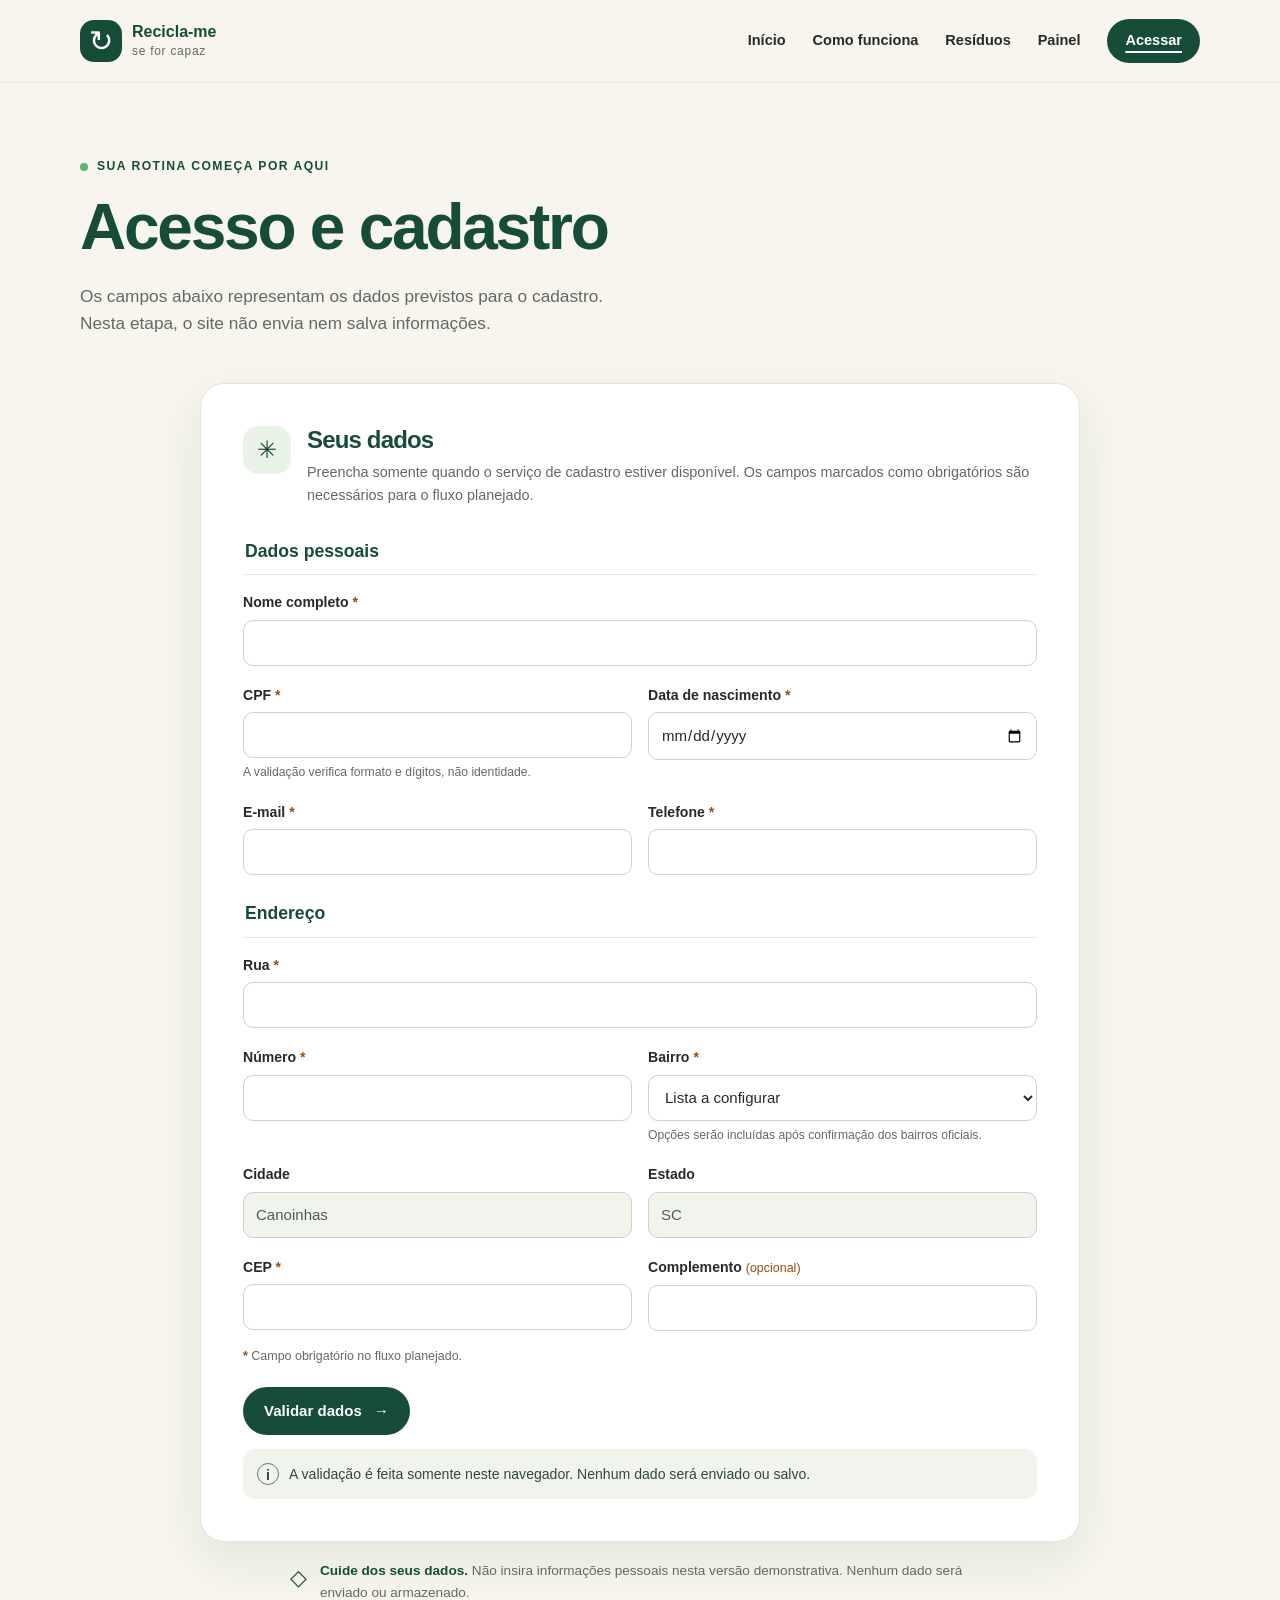
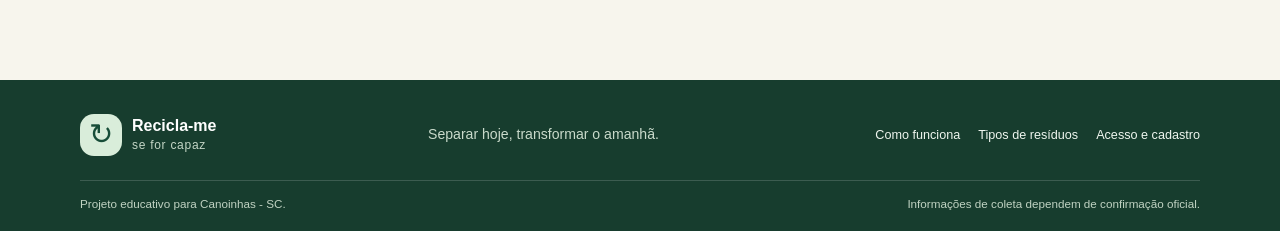
==== acesso.html @ d8c42131 "Atualizado Will" ====
<!DOCTYPE html>
<html lang="pt-BR">
<head>
  <meta charset="UTF-8">
  <meta name="viewport" content="width=device-width, initial-scale=1">
  <meta name="theme-color" content="#174D38">
  <meta name="description" content="Conheça os campos previstos para o cadastro demonstrativo do Recicla-me se for capaz.">
  <title>Acesso e cadastro | Recicla-me se for capaz</title>
  <link rel="stylesheet" href="css/style.css">
</head>
<body>
  <a class="skip-link" href="#conteudo">Pular para o conteúdo principal</a>
  <header class="site-header"><div class="container header-inner">
    <a class="brand" href="index.html" aria-label="Recicla-me se for capaz — página inicial"><span class="brand-mark" aria-hidden="true">↻</span><span class="brand-copy"><strong>Recicla-me</strong><small>se for capaz</small></span></a>
    <nav class="desktop-nav" aria-label="Navegação principal"><a href="index.html">Início</a><a href="como-funciona.html">Como funciona</a><a href="residuos.html">Resíduos</a><a href="painel.html">Painel</a><a class="nav-cta" href="acesso.html" aria-current="page">Acessar</a></nav>
    <details class="mobile-nav"><summary aria-label="Abrir navegação principal" aria-controls="mobile-menu-links">Menu <span aria-hidden="true">☰</span></summary><nav id="mobile-menu-links" aria-label="Navegação principal"><a href="index.html">Início</a><a href="como-funciona.html">Como funciona</a><a href="residuos.html">Resíduos</a><a href="painel.html">Painel</a><a href="acesso.html" aria-current="page">Acessar / cadastro</a></nav></details>
  </div></header>
  <main id="conteudo" tabindex="-1">
    <section class="page-hero container compact-hero"><p class="eyebrow"><span class="eyebrow-dot" aria-hidden="true"></span> Sua rotina começa por aqui</p><h1>Acesso e cadastro</h1><p class="page-intro">Os campos abaixo representam os dados previstos para o cadastro. Nesta etapa, o site não envia nem salva informações.</p></section>
    <section class="form-section container"><div class="form-card">
      <div class="form-intro"><span class="form-icon" aria-hidden="true">✳</span><div><h2>Seus dados</h2><p>Preencha somente quando o serviço de cadastro estiver disponível. Os campos marcados como obrigatórios são necessários para o fluxo planejado.</p></div></div>
      <form id="registration-form" aria-label="Campos previstos para cadastro demonstrativo" novalidate>
        <fieldset><legend>Dados pessoais</legend><div class="form-grid">
          <div class="field field-full"><label for="nome">Nome completo <span aria-hidden="true">*</span></label><input id="nome" name="nome" type="text" autocomplete="name" required aria-describedby="required-note"></div>
          <div class="field"><label for="cpf">CPF <span aria-hidden="true">*</span></label><input id="cpf" name="cpf" type="text" inputmode="numeric" autocomplete="off" required aria-describedby="cpf-note required-note"><small id="cpf-note">A validação verifica formato e dígitos, não identidade.</small></div>
          <div class="field"><label for="nascimento">Data de nascimento <span aria-hidden="true">*</span></label><input id="nascimento" name="nascimento" type="date" autocomplete="bday" required aria-describedby="required-note"></div>
          <div class="field"><label for="email">E-mail <span aria-hidden="true">*</span></label><input id="email" name="email" type="email" autocomplete="email" required aria-describedby="required-note"></div>
          <div class="field"><label for="telefone">Telefone <span aria-hidden="true">*</span></label><input id="telefone" name="telefone" type="tel" autocomplete="tel" required aria-describedby="required-note"></div>
        </div></fieldset>
        <fieldset><legend>Endereço</legend><div class="form-grid">
          <div class="field field-full"><label for="rua">Rua <span aria-hidden="true">*</span></label><input id="rua" name="rua" type="text" autocomplete="address-line1" required aria-describedby="required-note"></div>
          <div class="field"><label for="numero">Número <span aria-hidden="true">*</span></label><input id="numero" name="numero" type="text" inputmode="numeric" autocomplete="off" required aria-describedby="required-note"></div>
          <div class="field"><label for="bairro">Bairro <span aria-hidden="true">*</span></label><select id="bairro" name="bairro" required aria-describedby="bairro-note required-note"><option value="">Lista a configurar</option></select><small id="bairro-note">Opções serão incluídas após confirmação dos bairros oficiais.</small></div>
          <div class="field"><label for="cidade">Cidade</label><input id="cidade" name="cidade" type="text" value="Canoinhas" autocomplete="address-level2" readonly></div>
          <div class="field"><label for="estado">Estado</label><input id="estado" name="estado" type="text" value="SC" autocomplete="address-level1" readonly></div>
          <div class="field"><label for="cep">CEP <span aria-hidden="true">*</span></label><input id="cep" name="cep" type="text" inputmode="numeric" autocomplete="postal-code" required aria-describedby="required-note"></div>
          <div class="field"><label for="complemento">Complemento <span class="optional">(opcional)</span></label><input id="complemento" name="complemento" type="text" autocomplete="address-line2"></div>
        </div></fieldset>
        <p class="required-note" id="required-note"><span aria-hidden="true">*</span> Campo obrigatório no fluxo planejado.</p>
        <button class="button button-primary form-submit" type="submit" disabled>Validar dados <span aria-hidden="true">→</span></button>
        <p class="form-status" id="form-feedback" role="status" aria-live="polite" aria-atomic="true"><span aria-hidden="true">i</span><span class="form-status-text">A validação é feita somente neste navegador. Nenhum dado será enviado ou salvo.</span></p>
      </form>
    </div><aside class="privacy-note"><span aria-hidden="true">◇</span><p><strong>Cuide dos seus dados.</strong> Não insira informações pessoais nesta versão demonstrativa. Nenhum dado será enviado ou armazenado.</p></aside></section>
  </main>
  <footer class="site-footer"><div class="container footer-top"><a class="brand brand-footer" href="index.html"><span class="brand-mark" aria-hidden="true">↻</span><span class="brand-copy"><strong>Recicla-me</strong><small>se for capaz</small></span></a><p>Separar hoje, transformar o amanhã.</p><nav aria-label="Links do rodapé"><a href="como-funciona.html">Como funciona</a><a href="residuos.html">Tipos de resíduos</a><a href="acesso.html" aria-current="page">Acesso e cadastro</a></nav></div><div class="container footer-bottom"><span>Projeto educativo para Canoinhas - SC.</span><span>Informações de coleta dependem de confirmação oficial.</span></div></footer>
  <script src="js/main.js" defer></script>
  <script src="js/form-validation.js" defer></script>
</body>
</html>
---- css/style.css ----
:root {
  color-scheme: light;
  --forest: #174d38;
  --green: #55b86a;
  --green-text: #26733c;
  --cream: #f7f5ed;
  --graphite: #252b27;
  --orange: #f2a65a;
  --muted: #626a64;
  --line: #e2e5dc;
  --white: #fff;
  --pale-green: #eaf3e8;
  --shadow: 0 18px 48px rgb(23 77 56 / 9%);
  font-family: "Segoe UI", Arial, sans-serif;
  color: var(--graphite);
  background: var(--cream);
  font-synthesis: none;
  text-rendering: optimizeLegibility;
}

* { box-sizing: border-box; }
html { min-width: 320px; scroll-behavior: smooth; }
body { margin: 0; min-width: 320px; font-size: 1rem; line-height: 1.6; }
img, svg { max-width: 100%; }
a { color: var(--forest); text-underline-offset: .2em; }
a:hover { color: #0d3625; }
a:focus-visible, button:focus-visible, summary:focus-visible, input:focus-visible, select:focus-visible, textarea:focus-visible { outline: 3px solid #bc6819; outline-offset: 3px; box-shadow: 0 0 0 2px var(--cream); }
:focus:not(:focus-visible) { outline: none; }
h1, h2, h3, p { margin-top: 0; }
h1, h2, h3 { font-family: "Segoe UI", Arial, sans-serif; line-height: 1.16; letter-spacing: -.035em; }
h1 { color: var(--forest); font-size: clamp(2.6rem, 8vw, 4.7rem); font-weight: 800; }
h2 { color: var(--forest); font-size: clamp(1.7rem, 4vw, 2.6rem); font-weight: 750; }
h3 { color: var(--graphite); font-size: 1.18rem; }
.container { width: min(1120px, calc(100% - 40px)); margin-inline: auto; }
.skip-link { position: fixed; z-index: 20; top: 10px; left: 10px; padding: 12px 16px; transform: translateY(-160%); border-radius: 8px; background: var(--forest); color: var(--white); font-weight: 700; }
.skip-link:focus { transform: translateY(0); color: var(--white); }

.site-header { position: relative; z-index: 5; background: var(--cream); border-bottom: 1px solid rgb(23 77 56 / 7%); }
.header-inner { display: flex; align-items: center; justify-content: space-between; min-height: 82px; gap: 24px; }
.brand { display: inline-flex; align-items: center; gap: 10px; flex: none; color: var(--forest); text-decoration: none; }
.brand:hover { color: var(--forest); }
.brand-mark { display: grid; width: 42px; height: 42px; place-items: center; border-radius: 14px; background: var(--forest); color: var(--white); font-size: 1.8rem; line-height: 1; }
.brand-copy { display: grid; line-height: 1.05; }
.brand-copy strong { font-family: "Segoe UI", Arial, sans-serif; font-size: 1rem; font-weight: 800; }
.brand-copy small { margin-top: 4px; color: var(--muted); font-size: .75rem; letter-spacing: .06em; }
.desktop-nav { display: flex; align-items: center; gap: clamp(12px, 2.1vw, 30px); }
.desktop-nav a, .mobile-nav nav a { color: var(--graphite); font-size: .91rem; font-weight: 600; text-decoration: none; }
.desktop-nav a[aria-current="page"], .mobile-nav a[aria-current="page"] { color: var(--forest); text-decoration: underline; text-decoration-thickness: 2px; text-underline-offset: 6px; }
.desktop-nav .nav-cta { padding: 10px 18px; border-radius: 999px; background: var(--forest); color: var(--white); }
.desktop-nav .nav-cta[aria-current="page"] { color: var(--white); }
.desktop-nav .nav-cta:hover { background: #0e3b29; }
.mobile-nav { display: none; position: relative; }
.mobile-nav summary { display: flex; align-items: center; gap: 8px; min-height: 44px; padding: 8px 12px; border: 1px solid var(--line); border-radius: 10px; color: var(--forest); cursor: pointer; font-weight: 700; list-style: none; }
.mobile-nav summary::-webkit-details-marker { display: none; }
.mobile-nav nav { position: absolute; top: calc(100% + 8px); right: 0; display: grid; min-width: 210px; padding: 8px; border: 1px solid var(--line); border-radius: 14px; background: var(--white); box-shadow: var(--shadow); }
.mobile-nav nav a { padding: 11px 12px; border-radius: 8px; }
.mobile-nav nav a:hover { background: var(--pale-green); }

.hero { display: grid; grid-template-columns: 1.03fr .97fr; align-items: center; gap: 54px; min-height: 570px; padding-block: 56px 74px; }
.eyebrow { display: flex; align-items: center; gap: 9px; margin-bottom: 14px; color: var(--forest); font-size: .76rem; font-weight: 700; letter-spacing: .12em; text-transform: uppercase; }
.eyebrow-dot { width: 8px; height: 8px; border-radius: 50%; background: var(--green); }
.hero h1 { max-width: 610px; margin-bottom: 22px; }
.hero h1 span, .section-heading h2 span { color: var(--green-text); }
.cta-section h2 span { color: #9fe0a6; }
.hero-text, .page-intro { max-width: 560px; color: var(--muted); font-size: 1.08rem; }
.button-row { display: flex; flex-wrap: wrap; gap: 12px; margin-top: 28px; }
.button { display: inline-flex; align-items: center; justify-content: center; gap: 12px; min-height: 48px; padding: 12px 20px; border: 1px solid transparent; border-radius: 999px; font-size: .94rem; font-weight: 700; text-align: center; text-decoration: none; transition: transform .18s ease, background-color .18s ease; }
.button:hover { transform: translateY(-2px); text-decoration: none; }
.button-primary { background: var(--forest); color: var(--white); }
.button-primary:hover { background: #0d3a29; color: var(--white); }
.button-secondary { border-color: #cbd5ca; color: var(--forest); }
.button-secondary:hover { background: var(--white); color: var(--forest); }
.local-note { margin: 22px 0 0; color: var(--muted); font-size: .82rem; }
.local-note span { padding-right: 5px; color: var(--forest); }
.hero-art { position: relative; display: grid; min-height: 390px; place-items: center; overflow: hidden; border-radius: 44% 42% 35% 38% / 36% 38% 45% 46%; background: #e7efe2; }
.sun-shape { position: absolute; top: 12%; right: 17%; width: 116px; aspect-ratio: 1; border-radius: 50%; background: #f5d6a9; }
.recycle-loop { position: absolute; top: 13%; left: 18%; color: #98b798; font-size: 5rem; transform: rotate(-20deg); }
.art-leaf { position: absolute; color: var(--green); font-size: 1.3rem; }
.leaf-one { top: 27%; right: 14%; }.leaf-two { bottom: 18%; left: 17%; color: var(--orange); }
.bag { position: absolute; bottom: 16%; display: flex; width: 140px; height: 182px; flex-direction: column; align-items: center; justify-content: center; border-radius: 28px 28px 38px 38px; box-shadow: 0 20px 30px rgb(23 77 56 / 16%); transform: rotate(-5deg); }
.bag::before { position: absolute; top: -13px; width: 63px; height: 21px; border: 7px solid currentColor; border-bottom: 0; border-radius: 18px 18px 0 0; content: ""; }
.bag-organic { left: 22%; background: var(--forest); color: var(--forest); }
.bag-recycle { right: 18%; bottom: 18%; background: var(--green-text); color: var(--green-text); transform: rotate(5deg); }
.bag strong { margin-top: 10px; color: var(--white); font-size: .85rem; }
.bag-icon { color: var(--white); font-size: 3rem; }
.bag-knot { position: absolute; top: -18px; width: 20px; height: 20px; border: 5px solid currentColor; border-radius: 50%; }
.art-caption { position: absolute; right: 5%; bottom: 7%; display: flex; align-items: center; gap: 11px; padding: 12px 16px; border-radius: 16px; background: var(--white); box-shadow: var(--shadow); }
.caption-check { display: grid; width: 34px; height: 34px; place-items: center; border-radius: 50%; background: var(--pale-green); color: var(--forest); font-weight: 800; }
.art-caption strong, .art-caption small { display: block; }.art-caption strong { font-size: .78rem; }.art-caption small { color: var(--muted); font-size: .7rem; }

.benefits-section { padding-block: 74px 82px; background: #fff; }
.section-heading { max-width: 660px; margin: 0 auto 36px; text-align: center; }
.section-heading h2 { margin-bottom: 14px; }
.section-heading > p:last-child { margin-bottom: 0; color: var(--muted); }
.align-left { margin-left: 0; text-align: left; }
.benefit-grid { display: grid; grid-template-columns: repeat(3, 1fr); gap: 18px; }
.benefit-card { min-height: 255px; padding: 25px; border: 1px solid #e9ebe4; border-radius: 20px; background: var(--white); }
.card-icon { display: grid; width: 46px; height: 46px; place-items: center; border-radius: 15px; font-size: 1.4rem; }
.icon-green { background: var(--pale-green); color: var(--forest); }.icon-orange { background: #fff0de; color: #945311; }.icon-sage { background: #edf1df; color: var(--forest); }
.benefit-card h3 { margin: 20px 0 9px; }.benefit-card p { min-height: 50px; color: var(--muted); font-size: .91rem; }
.text-link { display: inline-flex; align-items: center; gap: 8px; font-size: .88rem; font-weight: 700; text-decoration: none; }.text-link:hover { text-decoration: underline; }
.cta-section { display: flex; align-items: center; justify-content: space-between; gap: 24px; margin-block: 70px; padding: 38px 42px; border-radius: 26px; background: var(--forest); color: var(--white); }
.cta-section .eyebrow, .cta-section h2 { color: var(--white); }.cta-section h2 { max-width: 640px; margin-bottom: 12px; }.cta-section h2 span { color: #9fe0a6; }.cta-section p:last-child { max-width: 660px; margin-bottom: 0; color: #deebe0; font-size: .94rem; }
.button-light { flex: none; background: var(--cream); color: var(--forest); }.button-light:hover { background: var(--white); color: var(--forest); }

.page-hero { padding-block: 74px 42px; }.page-hero h1 { max-width: 800px; margin-bottom: 18px; font-size: clamp(2.6rem, 7vw, 4rem); }.page-hero .button { margin-top: 12px; }.compact-hero { padding-bottom: 28px; }
.steps-section, .waste-section { padding-block: 32px 64px; }
.steps-list { display: grid; gap: 16px; margin: 0; padding: 0; list-style: none; }
.step-card { display: grid; grid-template-columns: 52px 140px minmax(0, 1fr); align-items: center; gap: 26px; padding: 27px; border: 1px solid var(--line); border-radius: 22px; background: var(--white); }
.step-number { align-self: start; color: #4c7052; font-family: "Segoe UI", Arial, sans-serif; font-size: 1.15rem; font-weight: 800; }
.step-card h2 { margin-bottom: 10px; font-size: 1.45rem; }.step-card p { max-width: 650px; margin-bottom: 13px; color: var(--muted); }
.step-illustration { display: grid; width: 112px; height: 112px; place-items: center; border-radius: 28px; background: var(--pale-green); color: var(--forest); font-size: 3rem; position: relative; }
.step-person span { transform: translateY(-10px); }.step-person i { position: absolute; top: 59px; width: 40px; height: 34px; border-radius: 24px 24px 13px 13px; background: #8db797; }.step-person b { position: absolute; top: 26px; width: 23px; height: 23px; border-radius: 50%; background: var(--orange); }
.step-calendar { background: #fff0de; color: #945311; }.step-calendar i { position: absolute; top: 34px; right: 26px; color: var(--forest); font-size: 1rem; font-style: normal; }
.step-bags { background: #edf1df; }.step-bags i { position: absolute; right: 17px; bottom: 20px; color: var(--green-text); font-size: 1.6rem; font-style: normal; }
.notice-band { display: flex; align-items: center; gap: 16px; margin-block: 0 64px; padding: 20px 24px; border: 1px solid #d5e1d3; border-radius: 16px; background: #edf4e9; }.notice-band p { margin: 0; color: #405449; font-size: .9rem; }.notice-band strong { color: var(--forest); }.notice-icon { display: grid; width: 34px; height: 34px; flex: none; place-items: center; border: 2px solid #7a9c80; border-radius: 50%; color: var(--forest); font-weight: 800; }

.waste-grid { display: grid; grid-template-columns: repeat(2, minmax(0, 1fr)); gap: 16px; }
.waste-card { display: grid; grid-template-columns: 56px minmax(0, 1fr); gap: 17px; padding: 24px; border: 1px solid var(--line); border-radius: 20px; background: var(--white); }
.waste-symbol { display: grid; width: 52px; height: 52px; place-items: center; border-radius: 16px; font-size: 1.65rem; font-weight: 700; }
.organic { background: #eaf3e8; color: var(--forest); }.paper { background: #f4edda; color: #775d25; }.plastic { background: #e6f1f1; color: #286366; }.metal { background: #e9ebed; color: #4e5961; }.glass { background: #e9f0dc; color: #4e7330; }.special { background: #fff0de; color: #945311; }
.waste-label { margin-bottom: 4px; color: var(--muted); font-size: .7rem; font-weight: 700; letter-spacing: .1em; text-transform: uppercase; }.waste-card h2 { margin-bottom: 9px; font-size: 1.32rem; }.waste-card p:not(.waste-label) { margin-bottom: 10px; color: var(--muted); font-size: .9rem; }.waste-card .care-note { margin-bottom: 0 !important; padding-top: 10px; border-top: 1px solid #edf0ea; font-size: .82rem !important; }.care-note strong { color: var(--forest); }.special-card { border-color: #f0d1ad; background: #fffaf4; }
.bottom-cta { display: flex; align-items: center; justify-content: space-between; gap: 22px; margin-block: 0 70px; padding: 28px 32px; border-radius: 20px; background: #eaf1e5; }.bottom-cta h2 { margin-bottom: 6px; font-size: 1.45rem; }.bottom-cta p { margin-bottom: 0; color: var(--muted); }

.form-section { max-width: 880px; padding-bottom: 76px; }.form-card { padding: clamp(22px, 5vw, 42px); border: 1px solid var(--line); border-radius: 24px; background: var(--white); box-shadow: var(--shadow); }
.form-intro { display: flex; gap: 16px; margin-bottom: 30px; }.form-icon { display: grid; width: 48px; height: 48px; flex: none; place-items: center; border-radius: 15px; background: var(--pale-green); color: var(--forest); font-size: 1.5rem; }.form-intro h2 { margin-bottom: 7px; font-size: 1.5rem; }.form-intro p { margin-bottom: 0; color: var(--muted); font-size: .9rem; }
fieldset { min-width: 0; margin: 0 0 24px; padding: 0; border: 0; }fieldset legend { width: 100%; margin-bottom: 16px; padding-bottom: 9px; border-bottom: 1px solid var(--line); color: var(--forest); font-family: "Segoe UI", Arial, sans-serif; font-size: 1.1rem; font-weight: 800; }
.form-grid { display: grid; grid-template-columns: repeat(2, minmax(0, 1fr)); gap: 18px 16px; }.field { min-width: 0; }.field-full { grid-column: 1 / -1; }
.field label { display: block; margin-bottom: 6px; color: var(--graphite); font-size: .88rem; font-weight: 700; }.field label > span:first-child { color: #9c4b0f; }.optional { color: var(--muted); font-size: .78rem; font-weight: 500; }
.field input, .field select { display: block; width: 100%; min-height: 46px; padding: 10px 12px; border: 1px solid #cbd3ca; border-radius: 10px; background: var(--white); color: var(--graphite); font: inherit; font-size: .94rem; }.field input[readonly] { background: #f1f3ed; color: #525c55; }.field small { display: block; margin-top: 5px; color: var(--muted); font-size: .76rem; }
.field input[aria-invalid="true"], .field select[aria-invalid="true"] { border-color: #a33127; box-shadow: 0 0 0 1px #a33127; }
.field .field-error { display: block; margin-top: 6px; color: #8b251d; font-size: .82rem; font-weight: 600; }
.required-note { margin: -8px 0 14px; color: var(--muted); font-size: .78rem; }.required-note span { color: #9c4b0f; font-weight: 800; }.form-status { display: flex; gap: 10px; margin: 14px 0 0; padding: 14px; border-radius: 12px; background: #f1f4ed; color: #35483a; font-size: .88rem; }.form-status > span:first-child { display: grid; width: 22px; height: 22px; flex: none; place-items: center; border: 1px solid #657f68; border-radius: 50%; font-weight: 700; }.form-status[data-state="error"] { background: #fff0ed; color: #76241d; }.form-status[data-state="success"] { background: #eaf3e8; color: #174d38; }
.form-submit { margin-top: 6px; }
.form-submit:disabled { cursor: not-allowed; transform: none; }
.privacy-note { display: flex; gap: 13px; max-width: 700px; margin: 18px auto 0; color: var(--muted); font-size: .85rem; }.privacy-note > span { color: var(--forest); font-size: 1.4rem; }.privacy-note p { margin: 0; }.privacy-note strong { color: var(--forest); }

.dashboard-section { padding-bottom: 76px; }.dashboard-welcome { display: flex; align-items: center; justify-content: space-between; gap: 20px; margin-bottom: 22px; padding: 28px 32px; border-radius: 22px; background: var(--forest); color: var(--white); }.dashboard-welcome .eyebrow { color: #b7e1b4; }.dashboard-welcome h2 { max-width: 640px; margin-bottom: 9px; color: var(--white); font-size: clamp(1.5rem, 4vw, 2.2rem); }.dashboard-welcome p:last-child { margin: 0; color: #dfebe0; }.avatar-placeholder { display: grid; width: 70px; height: 70px; flex: none; place-items: center; border: 1px solid rgb(255 255 255 / 35%); border-radius: 23px; background: rgb(255 255 255 / 10%); color: #cae6c5; font-size: 2.3rem; }
.dashboard-grid { display: grid; grid-template-columns: 1.2fr .8fr; gap: 16px; }.dashboard-card { min-height: 195px; padding: 23px; border: 1px solid var(--line); border-radius: 20px; background: var(--white); }.dashboard-card-head { display: flex; align-items: center; justify-content: space-between; gap: 12px; }.status-pill { padding: 6px 10px; border-radius: 999px; background: #fff0de; color: #78400d; font-size: .72rem; font-weight: 700; }.metric-label { margin: 18px 0 4px; color: var(--muted); font-size: .82rem; }.dashboard-card h2 { margin-bottom: 7px; font-size: 1.35rem; }.dashboard-card > p:last-child { margin-bottom: 0; color: var(--muted); font-size: .84rem; }
.upcoming-card { margin-top: 16px; padding: 25px; border: 1px solid var(--line); border-radius: 20px; background: var(--white); }.upcoming-heading { display: flex; align-items: center; justify-content: space-between; }.upcoming-heading .eyebrow { margin-bottom: 7px; }.upcoming-heading h2 { margin-bottom: 0; font-size: 1.45rem; }.calendar-icon { display: grid; width: 46px; height: 46px; place-items: center; border-radius: 14px; background: var(--pale-green); color: var(--forest); font-size: 1.5rem; }.empty-state { display: flex; align-items: center; gap: 14px; margin-top: 22px; padding: 20px; border: 1px dashed #cbd5ca; border-radius: 14px; background: #fbfcf9; }.empty-state p { margin: 0; color: var(--muted); font-size: .87rem; }.empty-state strong { color: var(--graphite); }.empty-icon { color: #64866b; font-size: 1.8rem; }
.separation-card { display: flex; align-items: center; justify-content: space-between; gap: 24px; margin-top: 16px; padding: 26px; border-radius: 20px; background: #eaf1e5; }.separation-card .eyebrow { margin-bottom: 7px; }.separation-card h2 { margin-bottom: 8px; font-size: 1.5rem; }.separation-card p:not(.eyebrow) { max-width: 600px; color: var(--muted); }.separation-card .text-link { margin-top: 2px; }.mini-bags { display: flex; flex: none; gap: 10px; }.mini-bags div { display: grid; width: 100px; min-height: 100px; place-items: center; align-content: center; gap: 4px; border-radius: 18px; background: var(--forest); color: var(--white); }.mini-bags div + div { background: var(--green-text); }.mini-bags span { font-size: 1.7rem; }.mini-bags strong { font-size: .7rem; }

.site-footer { padding-top: 34px; background: #173d2e; color: #e3eee4; }.footer-top { display: grid; grid-template-columns: 1fr 1fr 1.3fr; align-items: center; gap: 22px; padding-bottom: 24px; }.brand-footer .brand-mark { background: #d9edda; color: var(--forest); }.brand-footer .brand-copy strong { color: var(--white); }.brand-footer .brand-copy small { color: #c4d6c6; }.footer-top > p { margin: 0; color: #c9dacb; font-size: .88rem; }.footer-top nav { display: flex; justify-content: flex-end; flex-wrap: wrap; gap: 10px 18px; }.footer-top nav a { color: #eff6ef; font-size: .79rem; text-decoration: none; }.footer-top nav a:hover { text-decoration: underline; }.footer-bottom { display: flex; justify-content: space-between; gap: 16px; padding-block: 14px 18px; border-top: 1px solid rgb(255 255 255 / 16%); color: #c1d3c3; font-size: .73rem; }

@media (max-width: 820px) {
  .container { width: min(100% - 36px, 680px); }
  .header-inner { min-height: 72px; }.desktop-nav { gap: 13px; }.desktop-nav a { font-size: .8rem; }.desktop-nav .nav-cta { padding: 9px 13px; }
  .hero { gap: 28px; min-height: 0; padding-block: 52px 58px; }.hero-art { min-height: 330px; }.bag { width: 120px; height: 155px; }.art-caption { right: 2%; }
  .benefit-card { padding: 20px; }.step-card { grid-template-columns: 38px 100px minmax(0, 1fr); gap: 18px; }.step-illustration { width: 92px; height: 92px; }
  .footer-top { grid-template-columns: 1fr 1fr; }.footer-top nav { grid-column: 1 / -1; justify-content: flex-start; }
}
@media (max-width: 640px) {
  body { font-size: 1rem; }.container { width: calc(100% - 36px); }
  .header-inner { min-height: 70px; }.desktop-nav { display: none; }.mobile-nav { display: block; }.brand-mark { width: 38px; height: 38px; }.brand-copy strong { font-size: .94rem; }
  .hero { grid-template-columns: 1fr; gap: 32px; padding-block: 45px 55px; }.hero h1 { font-size: clamp(2.45rem, 12vw, 3.7rem); }.hero-text { font-size: 1rem; }.hero-art { width: 100%; min-height: 330px; border-radius: 34% 34% 28% 28% / 28% 28% 36% 36%; }.bag { bottom: 15%; width: 117px; height: 151px; }.bag-organic { left: 20%; }.bag-recycle { right: 18%; }.art-caption { right: 1%; bottom: 5%; }
  .benefits-section { padding-block: 56px 60px; }.section-heading { margin-bottom: 27px; text-align: left; }.benefit-grid { grid-template-columns: 1fr; }.benefit-card { min-height: 0; }.benefit-card p { min-height: 0; margin-bottom: 16px; }
  .cta-section { align-items: flex-start; flex-direction: column; margin-block: 46px; padding: 27px 23px; }.cta-section .button { width: 100%; }
  .page-hero { padding-block: 51px 28px; }.page-hero h1 { font-size: clamp(2.45rem, 11vw, 3.5rem); }.page-intro { font-size: 1rem; }.steps-section, .waste-section { padding-top: 18px; }.steps-list { gap: 12px; }.step-card { grid-template-columns: 34px 1fr; gap: 13px; padding: 20px; }.step-number { grid-row: 1 / span 2; }.step-illustration { grid-column: 2; grid-row: 1; width: 66px; height: 66px; border-radius: 19px; font-size: 2.2rem; }.step-card > div:last-child { grid-column: 2; }.step-card h2 { font-size: 1.3rem; }
  .notice-band { align-items: flex-start; margin-bottom: 45px; padding: 16px; }.waste-grid { grid-template-columns: 1fr; }.waste-card { grid-template-columns: 48px minmax(0, 1fr); gap: 13px; padding: 19px; }.waste-symbol { width: 46px; height: 46px; }.bottom-cta { align-items: flex-start; flex-direction: column; margin-bottom: 48px; padding: 23px; }.bottom-cta .button { width: 100%; }
  .form-section { padding-bottom: 52px; }.form-card { padding: 20px; border-radius: 19px; }.form-intro { gap: 12px; }.form-grid { grid-template-columns: 1fr; gap: 14px; }.field-full { grid-column: auto; }.form-intro h2 { font-size: 1.35rem; }
  .dashboard-section { padding-bottom: 52px; }.dashboard-welcome { align-items: flex-start; padding: 22px; }.avatar-placeholder { width: 54px; height: 54px; border-radius: 17px; font-size: 1.8rem; }.dashboard-grid { grid-template-columns: 1fr; }.dashboard-card { min-height: 0; }.upcoming-card { padding: 20px; }.upcoming-heading h2 { font-size: 1.25rem; }.empty-state { align-items: flex-start; padding: 15px; }.separation-card { align-items: flex-start; flex-direction: column; padding: 22px; }.mini-bags { width: 100%; }.mini-bags div { flex: 1; }
  .footer-top { grid-template-columns: 1fr; gap: 16px; }.footer-top nav { grid-column: auto; justify-content: flex-start; }.footer-bottom { flex-direction: column; gap: 5px; }
}
@media (max-width: 360px) {
  .container { width: calc(100% - 28px); }.brand { gap: 7px; }.brand-mark { width: 34px; height: 34px; }.brand-copy strong { font-size: .85rem; }.brand-copy small { font-size: .68rem; }.mobile-nav summary { gap: 5px; padding-inline: 9px; font-size: .88rem; }
  .hero-art { min-height: 290px; }.bag { width: 101px; height: 136px; }.bag-organic { left: 17%; }.bag-recycle { right: 16%; }.bag strong { font-size: .75rem; }.art-caption { padding: 9px 11px; }.art-caption strong { font-size: .7rem; }
  .waste-card { grid-template-columns: 1fr; }.waste-symbol { margin-bottom: 2px; }.dashboard-welcome { padding: 19px; }.status-pill { max-width: 135px; text-align: center; }
}
@media (prefers-reduced-motion: reduce) {
  *, *::before, *::after { scroll-behavior: auto !important; transition-duration: .01ms !important; animation-duration: .01ms !important; animation-iteration-count: 1 !important; }
}
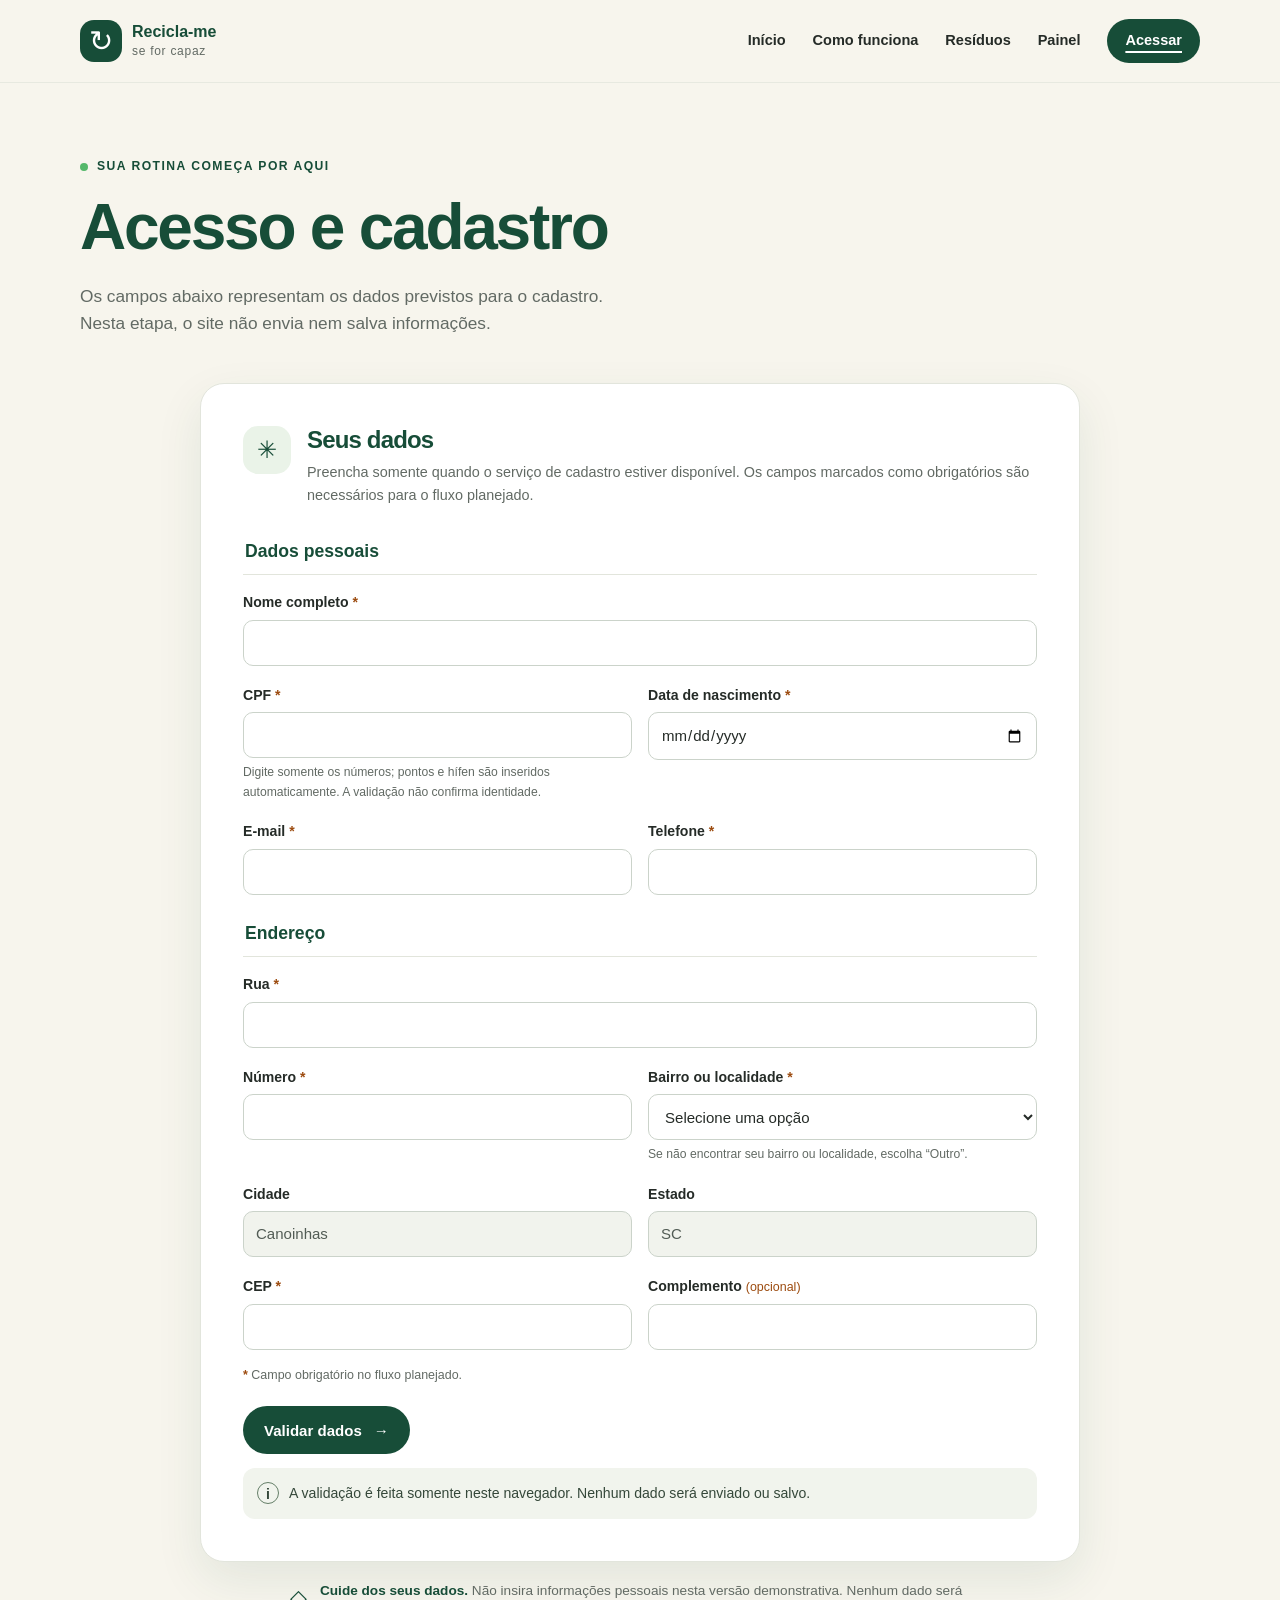
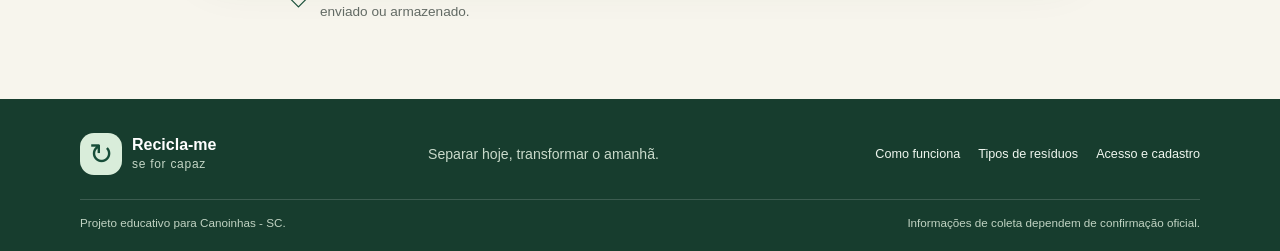
==== commit 7496482a: "Atualizado Will" ====
--- a/acesso.html
+++ b/acesso.html
@@ -22,7 +22,7 @@
       <form id="registration-form" aria-label="Campos previstos para cadastro demonstrativo" novalidate>
         <fieldset><legend>Dados pessoais</legend><div class="form-grid">
           <div class="field field-full"><label for="nome">Nome completo <span aria-hidden="true">*</span></label><input id="nome" name="nome" type="text" autocomplete="name" required aria-describedby="required-note"></div>
-          <div class="field"><label for="cpf">CPF <span aria-hidden="true">*</span></label><input id="cpf" name="cpf" type="text" inputmode="numeric" autocomplete="off" required aria-describedby="cpf-note required-note"><small id="cpf-note">A validação verifica formato e dígitos, não identidade.</small></div>
+          <div class="field"><label for="cpf">CPF <span aria-hidden="true">*</span></label><input id="cpf" name="cpf" type="text" inputmode="numeric" autocomplete="off" maxlength="14" spellcheck="false" required aria-describedby="cpf-note required-note"><small id="cpf-note">Digite somente os números; pontos e hífen são inseridos automaticamente. A validação não confirma identidade.</small></div>
           <div class="field"><label for="nascimento">Data de nascimento <span aria-hidden="true">*</span></label><input id="nascimento" name="nascimento" type="date" autocomplete="bday" required aria-describedby="required-note"></div>
           <div class="field"><label for="email">E-mail <span aria-hidden="true">*</span></label><input id="email" name="email" type="email" autocomplete="email" required aria-describedby="required-note"></div>
           <div class="field"><label for="telefone">Telefone <span aria-hidden="true">*</span></label><input id="telefone" name="telefone" type="tel" autocomplete="tel" required aria-describedby="required-note"></div>
@@ -30,7 +30,8 @@
         <fieldset><legend>Endereço</legend><div class="form-grid">
           <div class="field field-full"><label for="rua">Rua <span aria-hidden="true">*</span></label><input id="rua" name="rua" type="text" autocomplete="address-line1" required aria-describedby="required-note"></div>
           <div class="field"><label for="numero">Número <span aria-hidden="true">*</span></label><input id="numero" name="numero" type="text" inputmode="numeric" autocomplete="off" required aria-describedby="required-note"></div>
-          <div class="field"><label for="bairro">Bairro <span aria-hidden="true">*</span></label><select id="bairro" name="bairro" required aria-describedby="bairro-note required-note"><option value="">Lista a configurar</option></select><small id="bairro-note">Opções serão incluídas após confirmação dos bairros oficiais.</small></div>
+          <div class="field"><label for="bairro">Bairro ou localidade <span aria-hidden="true">*</span></label><select id="bairro" name="bairro" required aria-describedby="bairro-note required-note"><option value="">Selecione uma opção</option><optgroup label="Bairros urbanos"><option value="agua-verde">Água Verde</option><option value="alto-da-tijuca">Alto da Tijuca</option><option value="alto-das-palmeiras">Alto das Palmeiras</option><option value="boa-vista">Boa Vista</option><option value="campo-da-agua-verde">Campo da Água Verde</option><option value="centro">Centro</option><option value="industrial-i">Industrial I</option><option value="industrial-ii">Industrial II</option><option value="jardim-esperanca">Jardim Esperança</option><option value="marcilio-dias">Marcílio Dias</option><option value="piedade">Piedade</option><option value="sossego">Sossego</option><option value="tricolin">Tricolin</option></optgroup><optgroup label="Localidades e comunidades rurais"><option value="arroios">Arroios</option><option value="alto-dos-pinheiros">Alto dos Pinheiros</option><option value="barra-mansa">Barra Mansa</option><option value="bonetes">Bonetes</option><option value="campo-do-trigo">Campo do Trigo</option><option value="campo-dos-pontes">Campo dos Pontes</option><option value="caraguata">Caraguatá</option><option value="cerrito">Cerrito</option></optgroup><option value="outro">Outro</option></select><small id="bairro-note">Se não encontrar seu bairro ou localidade, escolha “Outro”.</small></div>
+          <div class="field field-full" id="bairro-outro-container" hidden><label for="bairro-outro">Outro bairro ou localidade <span aria-hidden="true">*</span></label><input id="bairro-outro" name="bairro-outro" type="text" autocomplete="off" disabled aria-describedby="bairro-outro-note"><small id="bairro-outro-note">Esse valor não será enviado nem armazenado nesta versão demonstrativa.</small></div>
           <div class="field"><label for="cidade">Cidade</label><input id="cidade" name="cidade" type="text" value="Canoinhas" autocomplete="address-level2" readonly></div>
           <div class="field"><label for="estado">Estado</label><input id="estado" name="estado" type="text" value="SC" autocomplete="address-level1" readonly></div>
           <div class="field"><label for="cep">CEP <span aria-hidden="true">*</span></label><input id="cep" name="cep" type="text" inputmode="numeric" autocomplete="postal-code" required aria-describedby="required-note"></div>
--- a/css/style.css
+++ b/css/style.css
@@ -74,9 +74,9 @@
 .local-note span { padding-right: 5px; color: var(--forest); }
 .hero-art { position: relative; display: grid; min-height: 390px; place-items: center; overflow: hidden; border-radius: 44% 42% 35% 38% / 36% 38% 45% 46%; background: #e7efe2; }
 .sun-shape { position: absolute; top: 12%; right: 17%; width: 116px; aspect-ratio: 1; border-radius: 50%; background: #f5d6a9; }
-.recycle-loop { position: absolute; top: 13%; left: 18%; color: #98b798; font-size: 5rem; transform: rotate(-20deg); }
-.art-leaf { position: absolute; color: var(--green); font-size: 1.3rem; }
-.leaf-one { top: 27%; right: 14%; }.leaf-two { bottom: 18%; left: 17%; color: var(--orange); }
+.recycle-loop { position: absolute; top: 13%; left: 18%; color: #4c7052; font-size: 5rem; transform: rotate(-20deg); }
+.art-leaf { position: absolute; color: var(--green-text); font-size: 1.3rem; }
+.leaf-one { top: 27%; right: 14%; }.leaf-two { bottom: 18%; left: 17%; color: #945311; }
 .bag { position: absolute; bottom: 16%; display: flex; width: 140px; height: 182px; flex-direction: column; align-items: center; justify-content: center; border-radius: 28px 28px 38px 38px; box-shadow: 0 20px 30px rgb(23 77 56 / 16%); transform: rotate(-5deg); }
 .bag::before { position: absolute; top: -13px; width: 63px; height: 21px; border: 7px solid currentColor; border-bottom: 0; border-radius: 18px 18px 0 0; content: ""; }
 .bag-organic { left: 22%; background: var(--forest); color: var(--forest); }
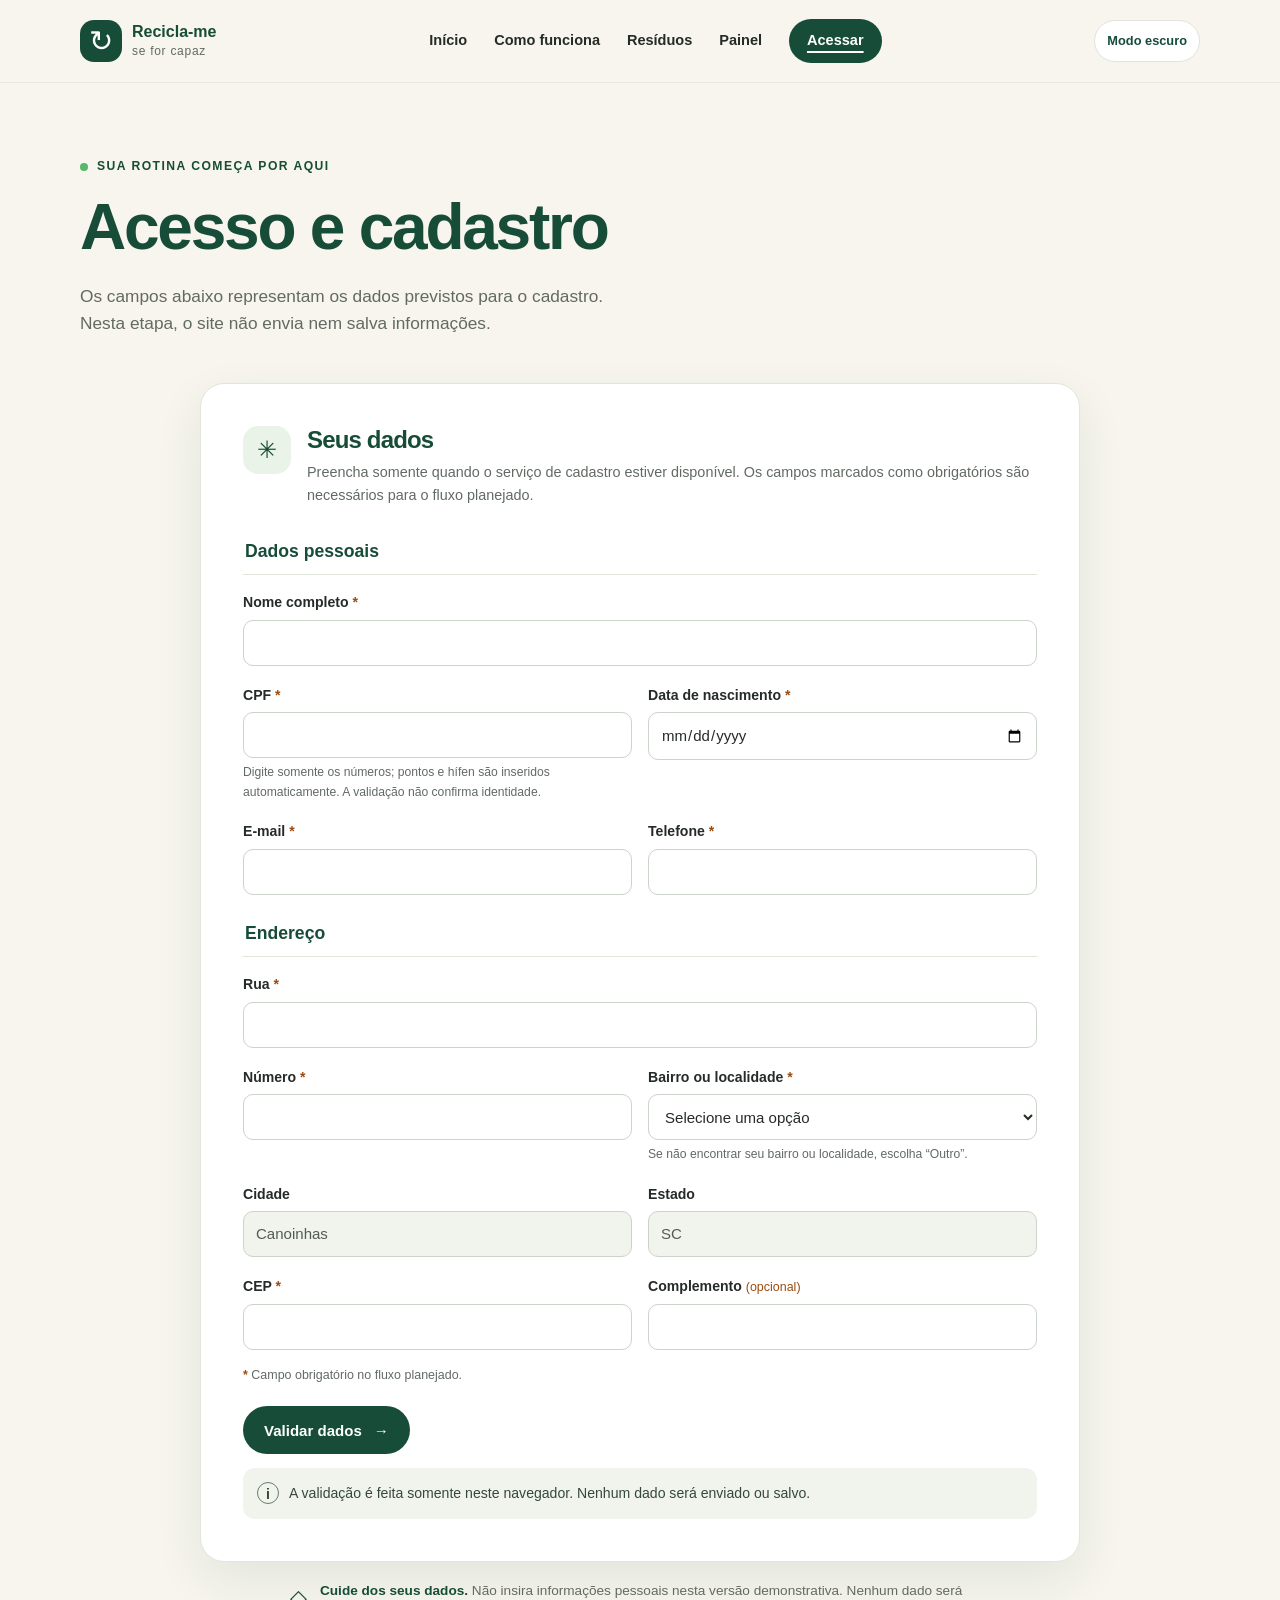
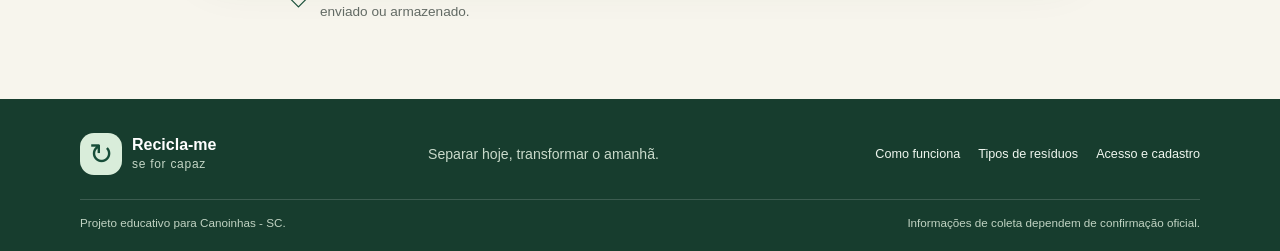
==== commit fe371b36: "Adiciona alternância de modo escuro" ====
--- a/acesso.html
+++ b/acesso.html
@@ -12,7 +12,7 @@
   <a class="skip-link" href="#conteudo">Pular para o conteúdo principal</a>
   <header class="site-header"><div class="container header-inner">
     <a class="brand" href="index.html" aria-label="Recicla-me se for capaz — página inicial"><span class="brand-mark" aria-hidden="true">↻</span><span class="brand-copy"><strong>Recicla-me</strong><small>se for capaz</small></span></a>
-    <nav class="desktop-nav" aria-label="Navegação principal"><a href="index.html">Início</a><a href="como-funciona.html">Como funciona</a><a href="residuos.html">Resíduos</a><a href="painel.html">Painel</a><a class="nav-cta" href="acesso.html" aria-current="page">Acessar</a></nav>
+    <nav class="desktop-nav" aria-label="Navegação principal"><a href="index.html">Início</a><a href="como-funciona.html">Como funciona</a><a href="residuos.html">Resíduos</a><a href="painel.html">Painel</a><a class="nav-cta" href="acesso.html" aria-current="page">Acessar</a></nav><button class="theme-toggle" type="button" data-theme-toggle aria-pressed="false" aria-label="Ativar modo escuro">Modo escuro</button>
     <details class="mobile-nav"><summary aria-label="Abrir navegação principal" aria-controls="mobile-menu-links">Menu <span aria-hidden="true">☰</span></summary><nav id="mobile-menu-links" aria-label="Navegação principal"><a href="index.html">Início</a><a href="como-funciona.html">Como funciona</a><a href="residuos.html">Resíduos</a><a href="painel.html">Painel</a><a href="acesso.html" aria-current="page">Acessar / cadastro</a></nav></details>
   </div></header>
   <main id="conteudo" tabindex="-1">
--- a/css/style.css
+++ b/css/style.css
@@ -49,6 +49,8 @@
 .desktop-nav .nav-cta { padding: 10px 18px; border-radius: 999px; background: var(--forest); color: var(--white); }
 .desktop-nav .nav-cta[aria-current="page"] { color: var(--white); }
 .desktop-nav .nav-cta:hover { background: #0e3b29; }
+.theme-toggle { flex: none; min-height: 42px; padding: 8px 12px; border: 1px solid var(--line); border-radius: 999px; background: var(--white); color: var(--forest); font: inherit; font-size: .8rem; font-weight: 700; cursor: pointer; }
+.theme-toggle:hover { background: var(--pale-green); }
 .mobile-nav { display: none; position: relative; }
 .mobile-nav summary { display: flex; align-items: center; gap: 8px; min-height: 44px; padding: 8px 12px; border: 1px solid var(--line); border-radius: 10px; color: var(--forest); cursor: pointer; font-weight: 700; list-style: none; }
 .mobile-nav summary::-webkit-details-marker { display: none; }
@@ -169,3 +171,69 @@
 @media (prefers-reduced-motion: reduce) {
   *, *::before, *::after { scroll-behavior: auto !important; transition-duration: .01ms !important; animation-duration: .01ms !important; animation-iteration-count: 1 !important; }
 }
+
+:root[data-theme="dark"] {
+  color-scheme: dark;
+  --forest: #a4d8ae;
+  --green: #83c78d;
+  --green-text: #91d49c;
+  --cream: #151b18;
+  --graphite: #e6ede7;
+  --orange: #ffc17d;
+  --muted: #b4c0b7;
+  --line: #39473e;
+  --white: #202923;
+  --pale-green: #2b3b30;
+  --shadow: 0 18px 48px rgb(0 0 0 / 28%);
+}
+
+:root[data-theme="dark"] a:hover { color: #c2ebc9; }
+:root[data-theme="dark"] .site-header { border-bottom-color: #344239; }
+:root[data-theme="dark"] .skip-link,
+:root[data-theme="dark"] .brand-mark,
+:root[data-theme="dark"] .desktop-nav .nav-cta,
+:root[data-theme="dark"] .button-primary,
+:root[data-theme="dark"] .mini-bags div { background: #28563a; color: #f2f7f2; }
+:root[data-theme="dark"] .desktop-nav .nav-cta:hover,
+:root[data-theme="dark"] .button-primary:hover { background: #356b49; color: #fff; }
+:root[data-theme="dark"] .hero-art { background: #26352b; }
+:root[data-theme="dark"] .sun-shape { background: #795c36; }
+:root[data-theme="dark"] .recycle-loop { color: #9bc6a1; }
+:root[data-theme="dark"] .leaf-two { color: #ffc17d; }
+:root[data-theme="dark"] .benefits-section { background: #1b231e; }
+:root[data-theme="dark"] .benefit-card { border-color: var(--line); }
+:root[data-theme="dark"] .icon-orange,
+:root[data-theme="dark"] .step-calendar { background: #493925; color: #ffd39c; }
+:root[data-theme="dark"] .icon-sage,
+:root[data-theme="dark"] .step-bags { background: #303b2c; }
+:root[data-theme="dark"] .button-secondary { border-color: #657368; color: var(--forest); }
+:root[data-theme="dark"] .button-secondary:hover { background: #29362d; }
+:root[data-theme="dark"] .notice-band { border-color: #405748; background: #26372c; }
+:root[data-theme="dark"] .notice-band p { color: #d0ddd2; }
+:root[data-theme="dark"] .notice-icon { border-color: #91b39a; }
+:root[data-theme="dark"] .paper { background: #423b2c; color: #e5d19b; }
+:root[data-theme="dark"] .plastic { background: #263d40; color: #9dd8db; }
+:root[data-theme="dark"] .metal { background: #343b40; color: #c3cdd3; }
+:root[data-theme="dark"] .glass { background: #34402d; color: #b9d992; }
+:root[data-theme="dark"] .special-card { border-color: #66513a; background: #30271e; }
+:root[data-theme="dark"] .waste-card .care-note { border-top-color: #39473e; }
+:root[data-theme="dark"] .bottom-cta,
+:root[data-theme="dark"] .separation-card { background: #26372b; }
+:root[data-theme="dark"] .field input,
+:root[data-theme="dark"] .field select { border-color: #536257; }
+:root[data-theme="dark"] .field input[readonly] { background: #303932; color: #d0d9d1; }
+:root[data-theme="dark"] .form-status { background: #29372e; color: #dce9dd; }
+:root[data-theme="dark"] .form-status[data-state="error"] { background: #492b27; color: #ffd7d0; }
+:root[data-theme="dark"] .form-status[data-state="success"] { background: #293d2e; color: #d6f1d9; }
+:root[data-theme="dark"] .status-pill { background: #493925; color: #ffd39c; }
+:root[data-theme="dark"] .empty-state { border-color: #526456; background: #1b231e; }
+:root[data-theme="dark"] .site-footer { background: #102b20; }
+
+@media (max-width: 820px) {
+  .theme-toggle { padding-inline: 9px; font-size: .74rem; }
+  .desktop-nav { gap: 10px; }
+}
+@media (max-width: 640px) {
+  .header-inner { gap: 8px; }
+  .theme-toggle { min-height: 40px; padding: 6px 8px; font-size: .7rem; }
+}
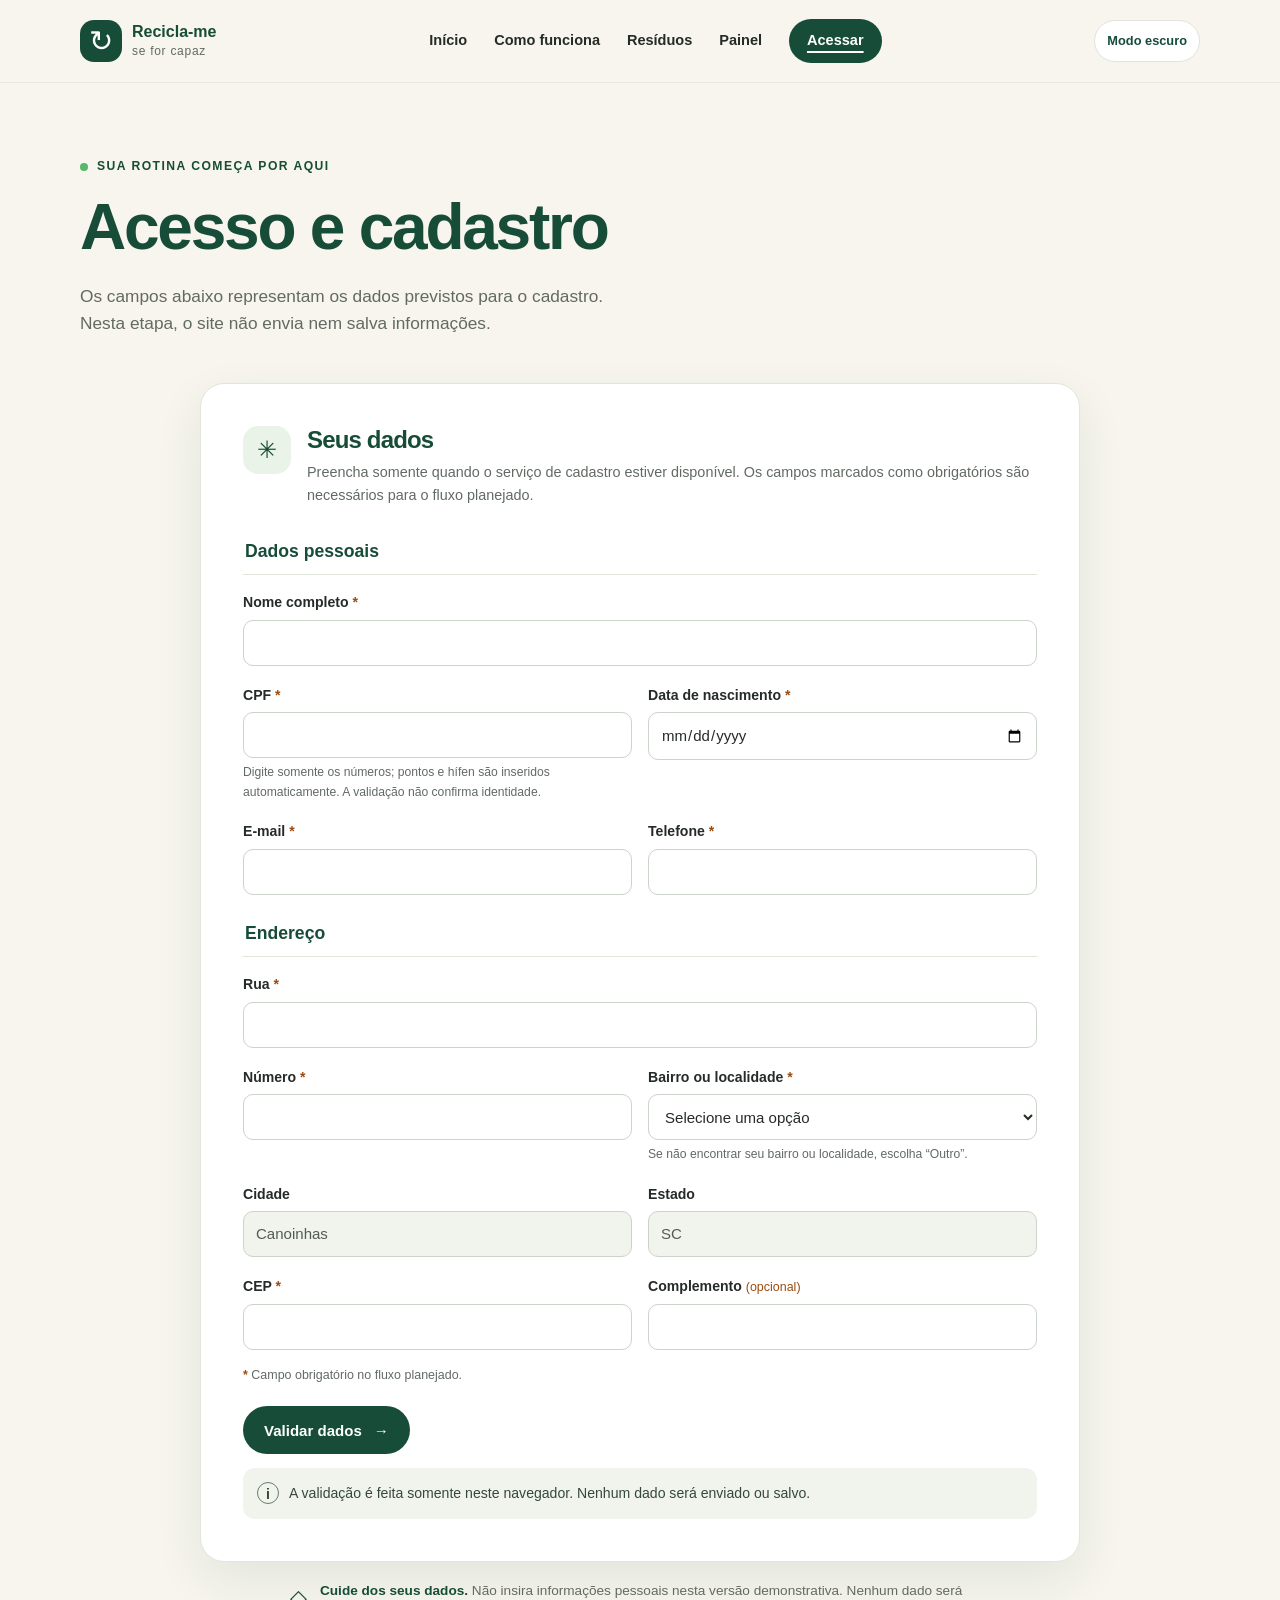
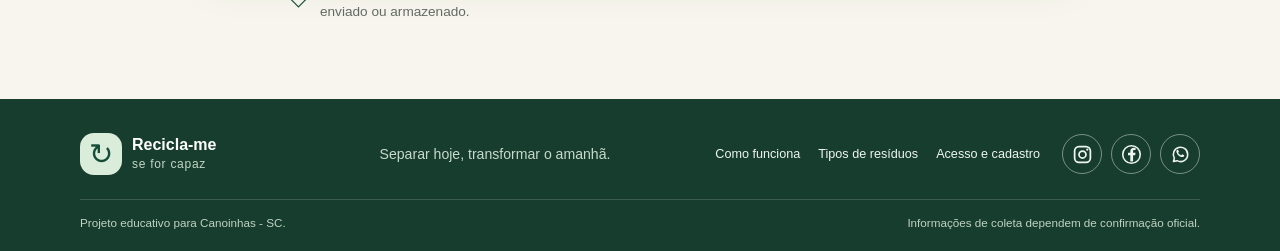
==== commit 6de0ac47: "Adiciona links para redes sociais no rodapé" ====
--- a/acesso.html
+++ b/acesso.html
@@ -43,7 +43,17 @@
       </form>
     </div><aside class="privacy-note"><span aria-hidden="true">◇</span><p><strong>Cuide dos seus dados.</strong> Não insira informações pessoais nesta versão demonstrativa. Nenhum dado será enviado ou armazenado.</p></aside></section>
   </main>
-  <footer class="site-footer"><div class="container footer-top"><a class="brand brand-footer" href="index.html"><span class="brand-mark" aria-hidden="true">↻</span><span class="brand-copy"><strong>Recicla-me</strong><small>se for capaz</small></span></a><p>Separar hoje, transformar o amanhã.</p><nav aria-label="Links do rodapé"><a href="como-funciona.html">Como funciona</a><a href="residuos.html">Tipos de resíduos</a><a href="acesso.html" aria-current="page">Acesso e cadastro</a></nav></div><div class="container footer-bottom"><span>Projeto educativo para Canoinhas - SC.</span><span>Informações de coleta dependem de confirmação oficial.</span></div></footer>
+  <footer class="site-footer"><div class="container footer-top"><a class="brand brand-footer" href="index.html"><span class="brand-mark" aria-hidden="true">↻</span><span class="brand-copy"><strong>Recicla-me</strong><small>se for capaz</small></span></a><p>Separar hoje, transformar o amanhã.</p><nav aria-label="Links do rodapé"><a href="como-funciona.html">Como funciona</a><a href="residuos.html">Tipos de resíduos</a><a href="acesso.html" aria-current="page">Acesso e cadastro</a></nav><div class="social-links" aria-label="Redes sociais">
+  <a class="social-link" href="https://www.instagram.com/" target="_blank" rel="noopener noreferrer" aria-label="Instagram — abre em nova guia">
+    <svg viewBox="0 0 24 24" aria-hidden="true" focusable="false"><rect x="3" y="3" width="18" height="18" rx="5" fill="none" stroke="currentColor" stroke-width="2"/><circle cx="12" cy="12" r="4" fill="none" stroke="currentColor" stroke-width="2"/><circle cx="17.5" cy="6.5" r="1.25" fill="currentColor"/></svg>
+  </a>
+  <a class="social-link" href="https://www.facebook.com/" target="_blank" rel="noopener noreferrer" aria-label="Facebook — abre em nova guia">
+    <svg viewBox="0 0 24 24" aria-hidden="true" focusable="false"><circle cx="12" cy="12" r="10" fill="none" stroke="currentColor" stroke-width="1.8"/><path d="M13.8 20v-7.1h2.4l.36-2.8H13.8V8.3c0-.81.22-1.36 1.38-1.36h1.48V4.43c-.26-.14-1.08-.23-2.03-.23-2.37 0-3.99 1.45-3.99 4.11v1.79H8v2.8h2.64V20h3.16Z" fill="currentColor"/></svg>
+  </a>
+  <a class="social-link" href="https://www.whatsapp.com/" target="_blank" rel="noopener noreferrer" aria-label="WhatsApp — abre em nova guia">
+    <svg viewBox="0 0 24 24" aria-hidden="true" focusable="false"><path d="M20.2 11.9a8.2 8.2 0 0 1-12.14 7.16L4 20l.97-3.9A8.2 8.2 0 1 1 20.2 11.9Z" fill="none" stroke="currentColor" stroke-width="1.8" stroke-linejoin="round"/><path d="M9.1 8.7c-.3-.7-.6-.7-.9-.7s-.6 0-.8.3c-.3.3-1 1-1 2.3s1 2.7 1.1 2.9c.1.2 1.9 3 4.6 4.1 2.3.9 2.8.7 3.3.6.5-.1 1.6-.7 1.8-1.3.2-.6.2-1.1.1-1.2-.1-.1-.3-.2-.7-.4l-1.8-.9c-.2-.1-.4-.1-.6.2l-.8 1c-.2.2-.3.2-.6.1a7.6 7.6 0 0 1-2.2-1.4 8.4 8.4 0 0 1-1.5-1.9c-.2-.3 0-.4.1-.6l.4-.5.3-.5c.1-.2 0-.4 0-.5l-.8-1.7Z" fill="currentColor" transform="translate(2 0) scale(.82)"/></svg>
+  </a>
+</div></div><div class="container footer-bottom"><span>Projeto educativo para Canoinhas - SC.</span><span>Informações de coleta dependem de confirmação oficial.</span></div></footer>
   <script src="js/main.js" defer></script>
   <script src="js/form-validation.js" defer></script>
 </body>
--- a/css/style.css
+++ b/css/style.css
@@ -100,6 +100,14 @@
 .card-icon { display: grid; width: 46px; height: 46px; place-items: center; border-radius: 15px; font-size: 1.4rem; }
 .icon-green { background: var(--pale-green); color: var(--forest); }.icon-orange { background: #fff0de; color: #945311; }.icon-sage { background: #edf1df; color: var(--forest); }
 .benefit-card h3 { margin: 20px 0 9px; }.benefit-card p { min-height: 50px; color: var(--muted); font-size: .91rem; }
+.examples-section { padding-block: 68px 8px; }
+.examples-section .section-heading { margin-bottom: 24px; }
+.example-grid { display: grid; grid-template-columns: repeat(3, minmax(0, 1fr)); gap: 18px; }
+.example-card { overflow: hidden; border: 1px solid var(--line); border-radius: 20px; background: var(--white); box-shadow: var(--shadow); }
+.example-video { display: block; width: min(100%, 250px); max-height: 445px; margin-inline: auto; background: #101512; object-fit: contain; }
+.example-card-copy { padding: 17px 20px 19px; }
+.example-card-copy .waste-label { margin-bottom: 5px; color: var(--muted); }
+.example-card-copy h3 { margin: 0; color: var(--forest); }
 .text-link { display: inline-flex; align-items: center; gap: 8px; font-size: .88rem; font-weight: 700; text-decoration: none; }.text-link:hover { text-decoration: underline; }
 .cta-section { display: flex; align-items: center; justify-content: space-between; gap: 24px; margin-block: 70px; padding: 38px 42px; border-radius: 26px; background: var(--forest); color: var(--white); }
 .cta-section .eyebrow, .cta-section h2 { color: var(--white); }.cta-section h2 { max-width: 640px; margin-bottom: 12px; }.cta-section h2 span { color: #9fe0a6; }.cta-section p:last-child { max-width: 660px; margin-bottom: 0; color: #deebe0; font-size: .94rem; }
@@ -142,26 +150,28 @@
 .upcoming-card { margin-top: 16px; padding: 25px; border: 1px solid var(--line); border-radius: 20px; background: var(--white); }.upcoming-heading { display: flex; align-items: center; justify-content: space-between; }.upcoming-heading .eyebrow { margin-bottom: 7px; }.upcoming-heading h2 { margin-bottom: 0; font-size: 1.45rem; }.calendar-icon { display: grid; width: 46px; height: 46px; place-items: center; border-radius: 14px; background: var(--pale-green); color: var(--forest); font-size: 1.5rem; }.empty-state { display: flex; align-items: center; gap: 14px; margin-top: 22px; padding: 20px; border: 1px dashed #cbd5ca; border-radius: 14px; background: #fbfcf9; }.empty-state p { margin: 0; color: var(--muted); font-size: .87rem; }.empty-state strong { color: var(--graphite); }.empty-icon { color: #64866b; font-size: 1.8rem; }
 .separation-card { display: flex; align-items: center; justify-content: space-between; gap: 24px; margin-top: 16px; padding: 26px; border-radius: 20px; background: #eaf1e5; }.separation-card .eyebrow { margin-bottom: 7px; }.separation-card h2 { margin-bottom: 8px; font-size: 1.5rem; }.separation-card p:not(.eyebrow) { max-width: 600px; color: var(--muted); }.separation-card .text-link { margin-top: 2px; }.mini-bags { display: flex; flex: none; gap: 10px; }.mini-bags div { display: grid; width: 100px; min-height: 100px; place-items: center; align-content: center; gap: 4px; border-radius: 18px; background: var(--forest); color: var(--white); }.mini-bags div + div { background: var(--green-text); }.mini-bags span { font-size: 1.7rem; }.mini-bags strong { font-size: .7rem; }
 
-.site-footer { padding-top: 34px; background: #173d2e; color: #e3eee4; }.footer-top { display: grid; grid-template-columns: 1fr 1fr 1.3fr; align-items: center; gap: 22px; padding-bottom: 24px; }.brand-footer .brand-mark { background: #d9edda; color: var(--forest); }.brand-footer .brand-copy strong { color: var(--white); }.brand-footer .brand-copy small { color: #c4d6c6; }.footer-top > p { margin: 0; color: #c9dacb; font-size: .88rem; }.footer-top nav { display: flex; justify-content: flex-end; flex-wrap: wrap; gap: 10px 18px; }.footer-top nav a { color: #eff6ef; font-size: .79rem; text-decoration: none; }.footer-top nav a:hover { text-decoration: underline; }.footer-bottom { display: flex; justify-content: space-between; gap: 16px; padding-block: 14px 18px; border-top: 1px solid rgb(255 255 255 / 16%); color: #c1d3c3; font-size: .73rem; }
+.site-footer { padding-top: 34px; background: #173d2e; color: #e3eee4; }.footer-top { display: grid; grid-template-columns: 1fr 1fr 1.3fr auto; align-items: center; gap: 22px; padding-bottom: 24px; }.brand-footer .brand-mark { background: #d9edda; color: var(--forest); }.brand-footer .brand-copy strong { color: var(--white); }.brand-footer .brand-copy small { color: #c4d6c6; }.footer-top > p { margin: 0; color: #c9dacb; font-size: .88rem; }.footer-top nav { display: flex; justify-content: flex-end; flex-wrap: wrap; gap: 10px 18px; }.footer-top nav a { color: #eff6ef; font-size: .79rem; text-decoration: none; }.footer-top nav a:hover { text-decoration: underline; }.social-links { display: flex; align-items: center; gap: 9px; }.social-link { display: grid; width: 40px; height: 40px; place-items: center; border: 1px solid rgb(255 255 255 / 42%); border-radius: 50%; color: #eff6ef; transition: background-color .18s ease, border-color .18s ease, transform .18s ease; }.social-link svg { display: block; width: 21px; height: 21px; }.social-link:hover { transform: translateY(-2px); border-color: #fff; background: rgb(255 255 255 / 12%); color: #fff; }.footer-bottom { display: flex; justify-content: space-between; gap: 16px; padding-block: 14px 18px; border-top: 1px solid rgb(255 255 255 / 16%); color: #c1d3c3; font-size: .73rem; }
 
 @media (max-width: 820px) {
   .container { width: min(100% - 36px, 680px); }
   .header-inner { min-height: 72px; }.desktop-nav { gap: 13px; }.desktop-nav a { font-size: .8rem; }.desktop-nav .nav-cta { padding: 9px 13px; }
   .hero { gap: 28px; min-height: 0; padding-block: 52px 58px; }.hero-art { min-height: 330px; }.bag { width: 120px; height: 155px; }.art-caption { right: 2%; }
   .benefit-card { padding: 20px; }.step-card { grid-template-columns: 38px 100px minmax(0, 1fr); gap: 18px; }.step-illustration { width: 92px; height: 92px; }
-  .footer-top { grid-template-columns: 1fr 1fr; }.footer-top nav { grid-column: 1 / -1; justify-content: flex-start; }
+  .example-grid { grid-template-columns: repeat(2, minmax(0, 1fr)); }
+  .footer-top { grid-template-columns: 1fr 1fr; }.footer-top nav { grid-column: 1 / -1; justify-content: flex-start; }.social-links { grid-column: 2; grid-row: 3; justify-self: end; }
 }
 @media (max-width: 640px) {
   body { font-size: 1rem; }.container { width: calc(100% - 36px); }
   .header-inner { min-height: 70px; }.desktop-nav { display: none; }.mobile-nav { display: block; }.brand-mark { width: 38px; height: 38px; }.brand-copy strong { font-size: .94rem; }
   .hero { grid-template-columns: 1fr; gap: 32px; padding-block: 45px 55px; }.hero h1 { font-size: clamp(2.45rem, 12vw, 3.7rem); }.hero-text { font-size: 1rem; }.hero-art { width: 100%; min-height: 330px; border-radius: 34% 34% 28% 28% / 28% 28% 36% 36%; }.bag { bottom: 15%; width: 117px; height: 151px; }.bag-organic { left: 20%; }.bag-recycle { right: 18%; }.art-caption { right: 1%; bottom: 5%; }
   .benefits-section { padding-block: 56px 60px; }.section-heading { margin-bottom: 27px; text-align: left; }.benefit-grid { grid-template-columns: 1fr; }.benefit-card { min-height: 0; }.benefit-card p { min-height: 0; margin-bottom: 16px; }
+  .examples-section { padding-block: 50px 0; }.example-grid { grid-template-columns: 1fr; gap: 14px; }.example-card-copy { padding: 14px 17px 17px; }
   .cta-section { align-items: flex-start; flex-direction: column; margin-block: 46px; padding: 27px 23px; }.cta-section .button { width: 100%; }
   .page-hero { padding-block: 51px 28px; }.page-hero h1 { font-size: clamp(2.45rem, 11vw, 3.5rem); }.page-intro { font-size: 1rem; }.steps-section, .waste-section { padding-top: 18px; }.steps-list { gap: 12px; }.step-card { grid-template-columns: 34px 1fr; gap: 13px; padding: 20px; }.step-number { grid-row: 1 / span 2; }.step-illustration { grid-column: 2; grid-row: 1; width: 66px; height: 66px; border-radius: 19px; font-size: 2.2rem; }.step-card > div:last-child { grid-column: 2; }.step-card h2 { font-size: 1.3rem; }
   .notice-band { align-items: flex-start; margin-bottom: 45px; padding: 16px; }.waste-grid { grid-template-columns: 1fr; }.waste-card { grid-template-columns: 48px minmax(0, 1fr); gap: 13px; padding: 19px; }.waste-symbol { width: 46px; height: 46px; }.bottom-cta { align-items: flex-start; flex-direction: column; margin-bottom: 48px; padding: 23px; }.bottom-cta .button { width: 100%; }
   .form-section { padding-bottom: 52px; }.form-card { padding: 20px; border-radius: 19px; }.form-intro { gap: 12px; }.form-grid { grid-template-columns: 1fr; gap: 14px; }.field-full { grid-column: auto; }.form-intro h2 { font-size: 1.35rem; }
   .dashboard-section { padding-bottom: 52px; }.dashboard-welcome { align-items: flex-start; padding: 22px; }.avatar-placeholder { width: 54px; height: 54px; border-radius: 17px; font-size: 1.8rem; }.dashboard-grid { grid-template-columns: 1fr; }.dashboard-card { min-height: 0; }.upcoming-card { padding: 20px; }.upcoming-heading h2 { font-size: 1.25rem; }.empty-state { align-items: flex-start; padding: 15px; }.separation-card { align-items: flex-start; flex-direction: column; padding: 22px; }.mini-bags { width: 100%; }.mini-bags div { flex: 1; }
-  .footer-top { grid-template-columns: 1fr; gap: 16px; }.footer-top nav { grid-column: auto; justify-content: flex-start; }.footer-bottom { flex-direction: column; gap: 5px; }
+  .footer-top { grid-template-columns: 1fr; gap: 16px; }.footer-top nav { grid-column: auto; justify-content: flex-start; }.social-links { grid-column: auto; grid-row: auto; justify-self: start; }.footer-bottom { flex-direction: column; gap: 5px; }
 }
 @media (max-width: 360px) {
   .container { width: calc(100% - 28px); }.brand { gap: 7px; }.brand-mark { width: 34px; height: 34px; }.brand-copy strong { font-size: .85rem; }.brand-copy small { font-size: .68rem; }.mobile-nav summary { gap: 5px; padding-inline: 9px; font-size: .88rem; }
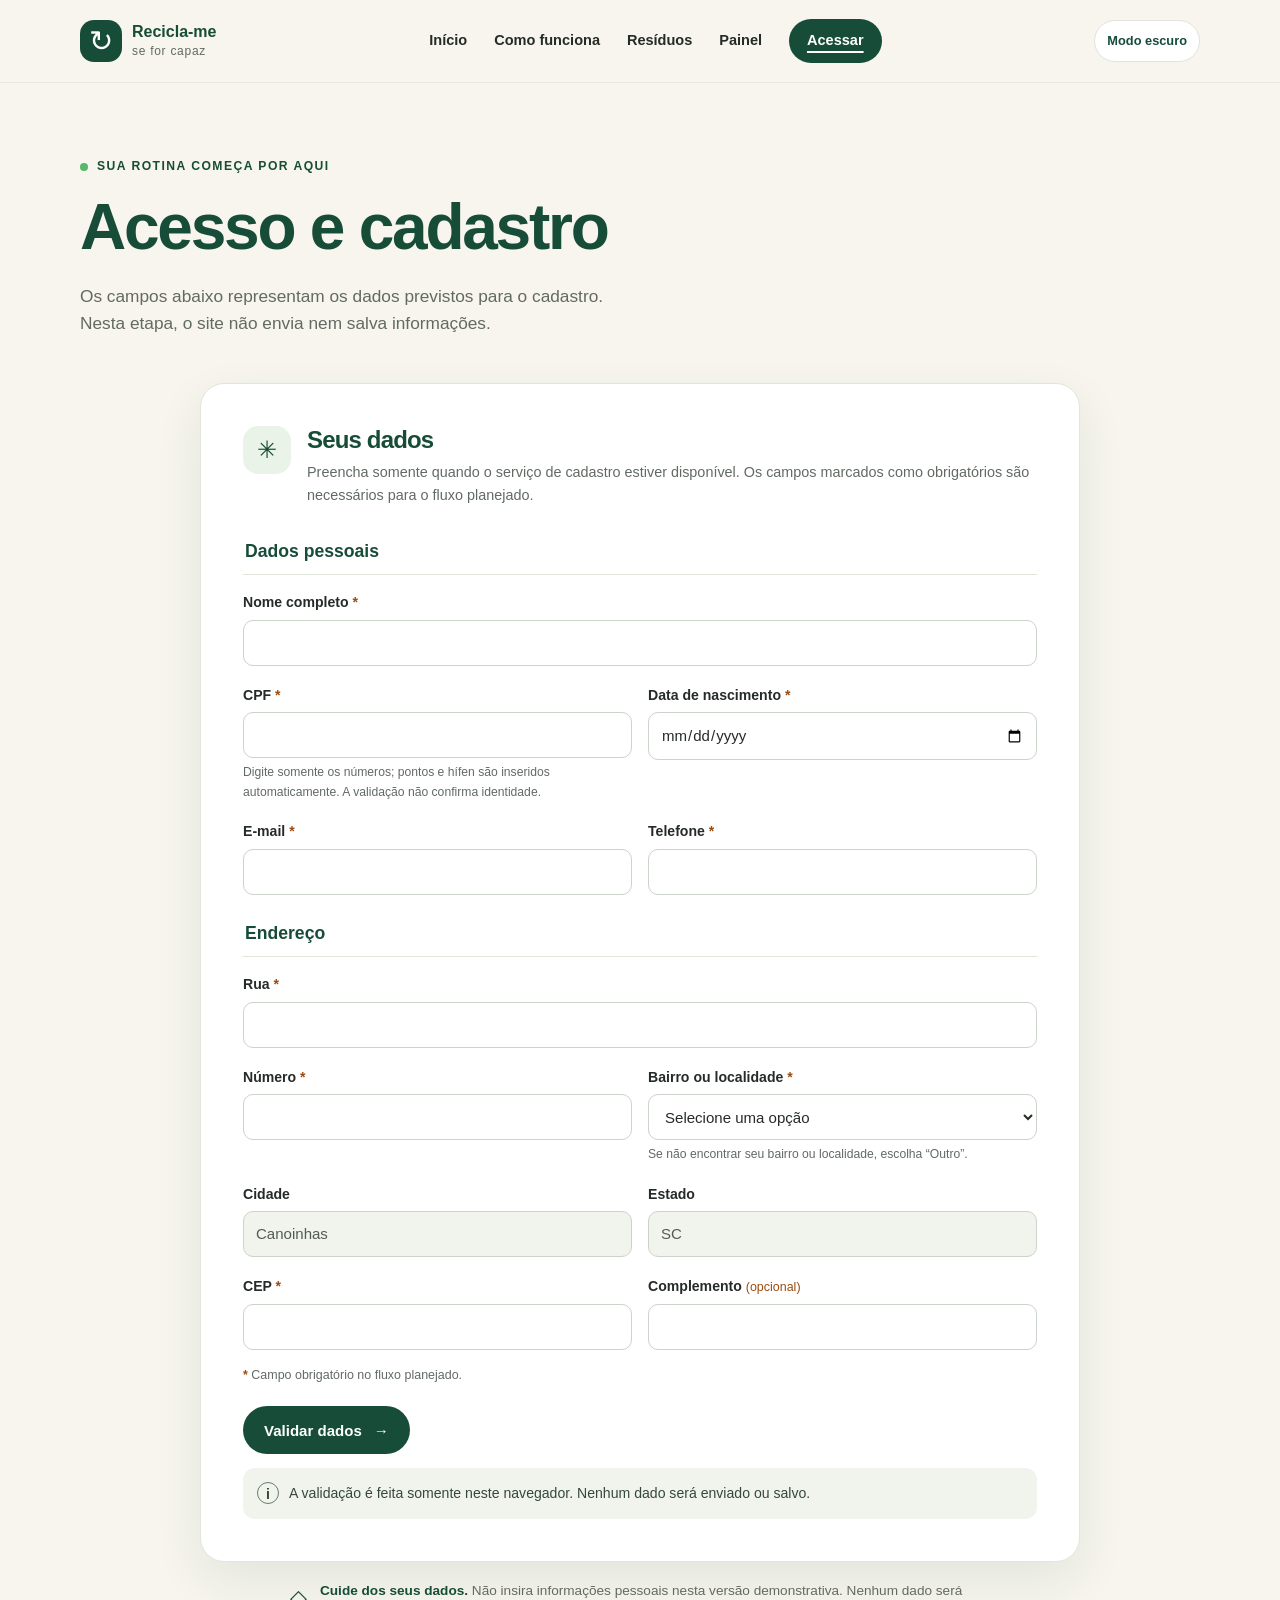
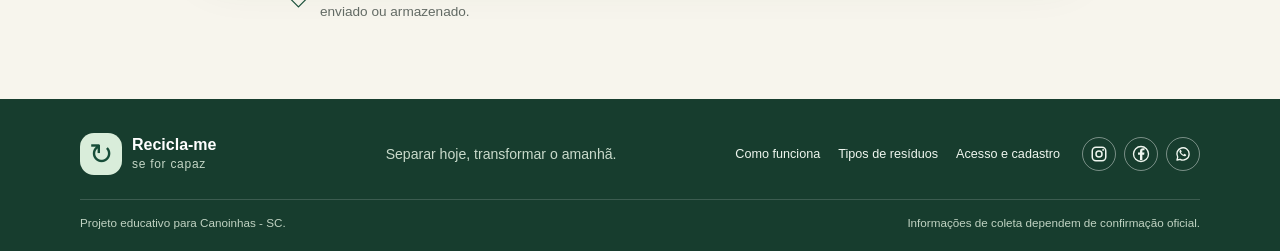
==== commit 795790e5: "Reduz tamanho dos ícones sociais" ====
--- a/acesso.html
+++ b/acesso.html
@@ -45,13 +45,13 @@
   </main>
   <footer class="site-footer"><div class="container footer-top"><a class="brand brand-footer" href="index.html"><span class="brand-mark" aria-hidden="true">↻</span><span class="brand-copy"><strong>Recicla-me</strong><small>se for capaz</small></span></a><p>Separar hoje, transformar o amanhã.</p><nav aria-label="Links do rodapé"><a href="como-funciona.html">Como funciona</a><a href="residuos.html">Tipos de resíduos</a><a href="acesso.html" aria-current="page">Acesso e cadastro</a></nav><div class="social-links" aria-label="Redes sociais">
   <a class="social-link" href="https://www.instagram.com/" target="_blank" rel="noopener noreferrer" aria-label="Instagram — abre em nova guia">
-    <svg viewBox="0 0 24 24" aria-hidden="true" focusable="false"><rect x="3" y="3" width="18" height="18" rx="5" fill="none" stroke="currentColor" stroke-width="2"/><circle cx="12" cy="12" r="4" fill="none" stroke="currentColor" stroke-width="2"/><circle cx="17.5" cy="6.5" r="1.25" fill="currentColor"/></svg>
+    <svg width="18" height="18" viewBox="0 0 24 24" aria-hidden="true" focusable="false"><rect x="3" y="3" width="18" height="18" rx="5" fill="none" stroke="currentColor" stroke-width="2"/><circle cx="12" cy="12" r="4" fill="none" stroke="currentColor" stroke-width="2"/><circle cx="17.5" cy="6.5" r="1.25" fill="currentColor"/></svg>
   </a>
   <a class="social-link" href="https://www.facebook.com/" target="_blank" rel="noopener noreferrer" aria-label="Facebook — abre em nova guia">
-    <svg viewBox="0 0 24 24" aria-hidden="true" focusable="false"><circle cx="12" cy="12" r="10" fill="none" stroke="currentColor" stroke-width="1.8"/><path d="M13.8 20v-7.1h2.4l.36-2.8H13.8V8.3c0-.81.22-1.36 1.38-1.36h1.48V4.43c-.26-.14-1.08-.23-2.03-.23-2.37 0-3.99 1.45-3.99 4.11v1.79H8v2.8h2.64V20h3.16Z" fill="currentColor"/></svg>
+    <svg width="18" height="18" viewBox="0 0 24 24" aria-hidden="true" focusable="false"><circle cx="12" cy="12" r="10" fill="none" stroke="currentColor" stroke-width="1.8"/><path d="M13.8 20v-7.1h2.4l.36-2.8H13.8V8.3c0-.81.22-1.36 1.38-1.36h1.48V4.43c-.26-.14-1.08-.23-2.03-.23-2.37 0-3.99 1.45-3.99 4.11v1.79H8v2.8h2.64V20h3.16Z" fill="currentColor"/></svg>
   </a>
   <a class="social-link" href="https://www.whatsapp.com/" target="_blank" rel="noopener noreferrer" aria-label="WhatsApp — abre em nova guia">
-    <svg viewBox="0 0 24 24" aria-hidden="true" focusable="false"><path d="M20.2 11.9a8.2 8.2 0 0 1-12.14 7.16L4 20l.97-3.9A8.2 8.2 0 1 1 20.2 11.9Z" fill="none" stroke="currentColor" stroke-width="1.8" stroke-linejoin="round"/><path d="M9.1 8.7c-.3-.7-.6-.7-.9-.7s-.6 0-.8.3c-.3.3-1 1-1 2.3s1 2.7 1.1 2.9c.1.2 1.9 3 4.6 4.1 2.3.9 2.8.7 3.3.6.5-.1 1.6-.7 1.8-1.3.2-.6.2-1.1.1-1.2-.1-.1-.3-.2-.7-.4l-1.8-.9c-.2-.1-.4-.1-.6.2l-.8 1c-.2.2-.3.2-.6.1a7.6 7.6 0 0 1-2.2-1.4 8.4 8.4 0 0 1-1.5-1.9c-.2-.3 0-.4.1-.6l.4-.5.3-.5c.1-.2 0-.4 0-.5l-.8-1.7Z" fill="currentColor" transform="translate(2 0) scale(.82)"/></svg>
+    <svg width="18" height="18" viewBox="0 0 24 24" aria-hidden="true" focusable="false"><path d="M20.2 11.9a8.2 8.2 0 0 1-12.14 7.16L4 20l.97-3.9A8.2 8.2 0 1 1 20.2 11.9Z" fill="none" stroke="currentColor" stroke-width="1.8" stroke-linejoin="round"/><path d="M9.1 8.7c-.3-.7-.6-.7-.9-.7s-.6 0-.8.3c-.3.3-1 1-1 2.3s1 2.7 1.1 2.9c.1.2 1.9 3 4.6 4.1 2.3.9 2.8.7 3.3.6.5-.1 1.6-.7 1.8-1.3.2-.6.2-1.1.1-1.2-.1-.1-.3-.2-.7-.4l-1.8-.9c-.2-.1-.4-.1-.6.2l-.8 1c-.2.2-.3.2-.6.1a7.6 7.6 0 0 1-2.2-1.4 8.4 8.4 0 0 1-1.5-1.9c-.2-.3 0-.4.1-.6l.4-.5.3-.5c.1-.2 0-.4 0-.5l-.8-1.7Z" fill="currentColor" transform="translate(2 0) scale(.82)"/></svg>
   </a>
 </div></div><div class="container footer-bottom"><span>Projeto educativo para Canoinhas - SC.</span><span>Informações de coleta dependem de confirmação oficial.</span></div></footer>
   <script src="js/main.js" defer></script>
--- a/css/style.css
+++ b/css/style.css
@@ -150,7 +150,7 @@
 .upcoming-card { margin-top: 16px; padding: 25px; border: 1px solid var(--line); border-radius: 20px; background: var(--white); }.upcoming-heading { display: flex; align-items: center; justify-content: space-between; }.upcoming-heading .eyebrow { margin-bottom: 7px; }.upcoming-heading h2 { margin-bottom: 0; font-size: 1.45rem; }.calendar-icon { display: grid; width: 46px; height: 46px; place-items: center; border-radius: 14px; background: var(--pale-green); color: var(--forest); font-size: 1.5rem; }.empty-state { display: flex; align-items: center; gap: 14px; margin-top: 22px; padding: 20px; border: 1px dashed #cbd5ca; border-radius: 14px; background: #fbfcf9; }.empty-state p { margin: 0; color: var(--muted); font-size: .87rem; }.empty-state strong { color: var(--graphite); }.empty-icon { color: #64866b; font-size: 1.8rem; }
 .separation-card { display: flex; align-items: center; justify-content: space-between; gap: 24px; margin-top: 16px; padding: 26px; border-radius: 20px; background: #eaf1e5; }.separation-card .eyebrow { margin-bottom: 7px; }.separation-card h2 { margin-bottom: 8px; font-size: 1.5rem; }.separation-card p:not(.eyebrow) { max-width: 600px; color: var(--muted); }.separation-card .text-link { margin-top: 2px; }.mini-bags { display: flex; flex: none; gap: 10px; }.mini-bags div { display: grid; width: 100px; min-height: 100px; place-items: center; align-content: center; gap: 4px; border-radius: 18px; background: var(--forest); color: var(--white); }.mini-bags div + div { background: var(--green-text); }.mini-bags span { font-size: 1.7rem; }.mini-bags strong { font-size: .7rem; }
 
-.site-footer { padding-top: 34px; background: #173d2e; color: #e3eee4; }.footer-top { display: grid; grid-template-columns: 1fr 1fr 1.3fr auto; align-items: center; gap: 22px; padding-bottom: 24px; }.brand-footer .brand-mark { background: #d9edda; color: var(--forest); }.brand-footer .brand-copy strong { color: var(--white); }.brand-footer .brand-copy small { color: #c4d6c6; }.footer-top > p { margin: 0; color: #c9dacb; font-size: .88rem; }.footer-top nav { display: flex; justify-content: flex-end; flex-wrap: wrap; gap: 10px 18px; }.footer-top nav a { color: #eff6ef; font-size: .79rem; text-decoration: none; }.footer-top nav a:hover { text-decoration: underline; }.social-links { display: flex; align-items: center; gap: 9px; }.social-link { display: grid; width: 40px; height: 40px; place-items: center; border: 1px solid rgb(255 255 255 / 42%); border-radius: 50%; color: #eff6ef; transition: background-color .18s ease, border-color .18s ease, transform .18s ease; }.social-link svg { display: block; width: 21px; height: 21px; }.social-link:hover { transform: translateY(-2px); border-color: #fff; background: rgb(255 255 255 / 12%); color: #fff; }.footer-bottom { display: flex; justify-content: space-between; gap: 16px; padding-block: 14px 18px; border-top: 1px solid rgb(255 255 255 / 16%); color: #c1d3c3; font-size: .73rem; }
+.site-footer { padding-top: 34px; background: #173d2e; color: #e3eee4; }.footer-top { display: grid; grid-template-columns: 1fr 1fr 1.3fr auto; align-items: center; gap: 22px; padding-bottom: 24px; }.brand-footer .brand-mark { background: #d9edda; color: var(--forest); }.brand-footer .brand-copy strong { color: var(--white); }.brand-footer .brand-copy small { color: #c4d6c6; }.footer-top > p { margin: 0; color: #c9dacb; font-size: .88rem; }.footer-top nav { display: flex; justify-content: flex-end; flex-wrap: wrap; gap: 10px 18px; }.footer-top nav a { color: #eff6ef; font-size: .79rem; text-decoration: none; }.footer-top nav a:hover { text-decoration: underline; }.social-links { display: flex; align-items: center; gap: 8px; }.social-link { display: grid; width: 34px; height: 34px; place-items: center; border: 1px solid rgb(255 255 255 / 42%); border-radius: 50%; color: #eff6ef; transition: background-color .18s ease, border-color .18s ease, transform .18s ease; }.social-link svg { display: block; width: 18px; height: 18px; }.social-link:hover { transform: translateY(-2px); border-color: #fff; background: rgb(255 255 255 / 12%); color: #fff; }.footer-bottom { display: flex; justify-content: space-between; gap: 16px; padding-block: 14px 18px; border-top: 1px solid rgb(255 255 255 / 16%); color: #c1d3c3; font-size: .73rem; }
 
 @media (max-width: 820px) {
   .container { width: min(100% - 36px, 680px); }
